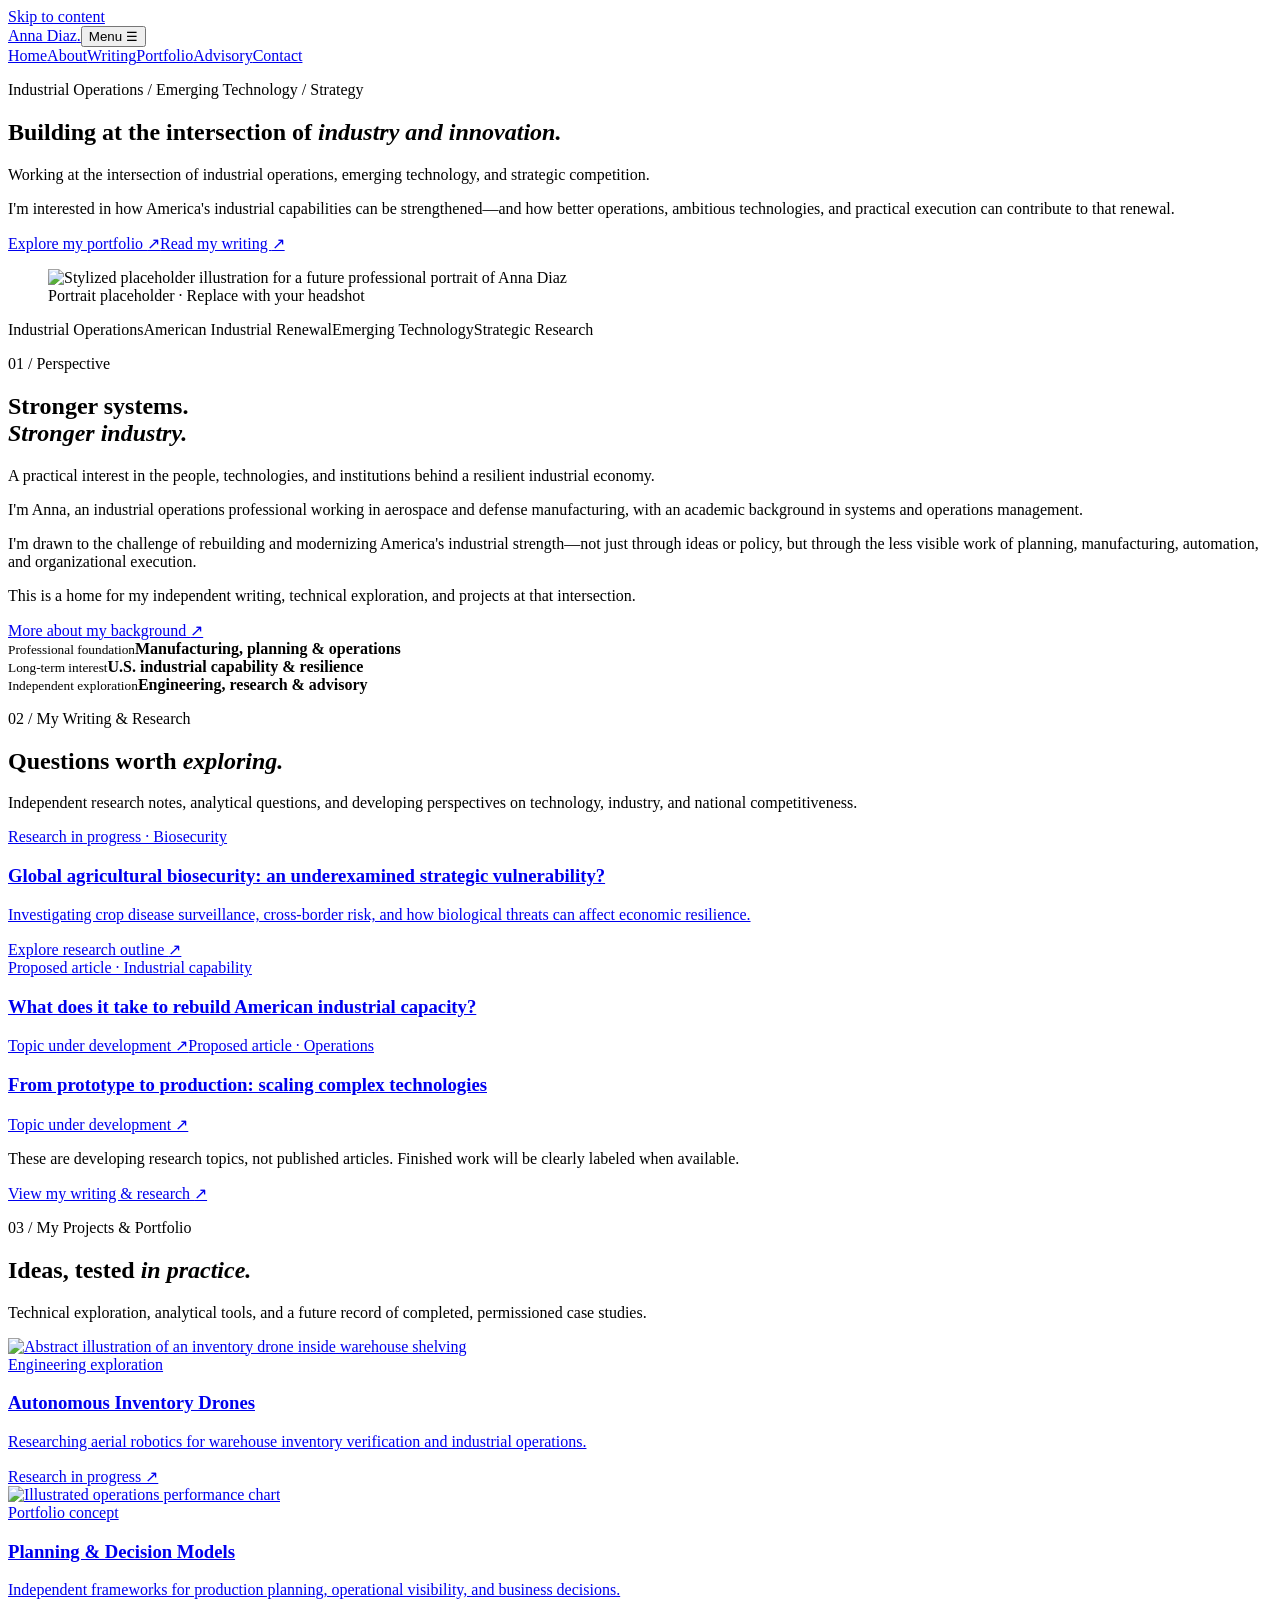
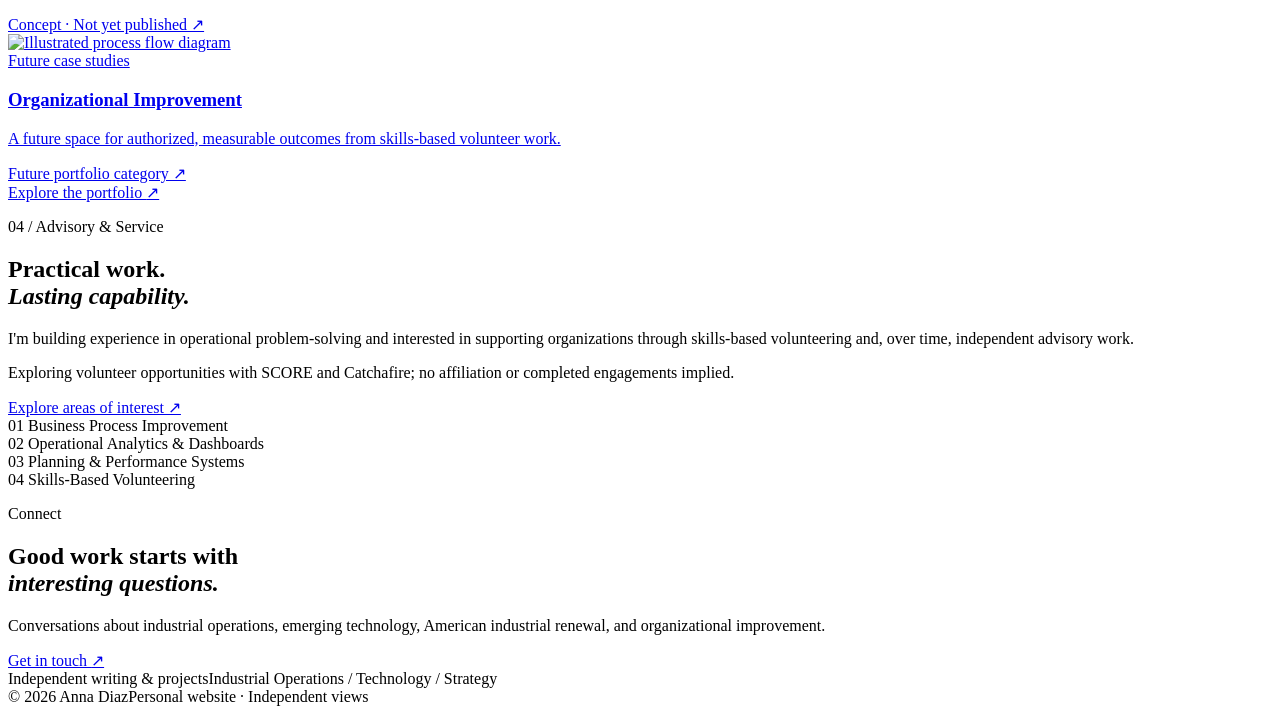
==== index.html @ 1a8fd3c5 "Initial website structure" ====
<!doctype html>
<html lang="en"><head><meta charset="UTF-8"><meta name="viewport" content="width=device-width,initial-scale=1"><meta name="theme-color" content="#f8f7f3"><meta name="description" content="Anna Diaz: industrial operations, emerging technology, strategic competition, and American industrial renewal."><title>Industrial Operations, Technology &amp; Strategy | Anna Diaz</title><link rel="stylesheet" href="assets/styles.css"><link rel="icon" type="image/svg+xml" href="assets/favicon.svg"></head>
<body><a class="skip-link" href="#main">Skip to content</a><header class="site-header"><div class="container header-inner"><a class="wordmark" href="index.html" aria-label="Anna Diaz homepage">Anna Diaz<span class="wordmark-dot">.</span></a><button class="menu-toggle" aria-expanded="false" aria-controls="primary-nav" type="button">Menu <span aria-hidden="true">☰</span></button><nav id="primary-nav" class="nav" aria-label="Main navigation"><a href="index.html" aria-current="page">Home</a><a href="about.html">About</a><a href="writing.html">Writing</a><a href="projects.html">Portfolio</a><a href="advisory.html">Advisory</a><a href="contact.html">Contact</a></nav></div></header>
<main id="main"><section class="hero container"><div class="hero-copy"><p class="eyebrow">Industrial Operations / Emerging Technology / Strategy</p><h1>Building at the intersection of <em>industry and innovation.</em></h1><p class="hero-lead">Working at the intersection of industrial operations, emerging technology, and strategic competition.</p><p class="hero-sub">I'm interested in how America's industrial capabilities can be strengthened—and how better operations, ambitious technologies, and practical execution can contribute to that renewal.</p><div class="button-row"><a class="button button-dark" href="projects.html">Explore my portfolio <span aria-hidden="true">↗</span></a><a class="button" href="writing.html">Read my writing <span aria-hidden="true">↗</span></a></div></div><figure class="portrait-frame"><img src="assets/portrait-placeholder.svg" alt="Stylized placeholder illustration for a future professional portrait of Anna Diaz" width="600" height="740"><figcaption>Portrait placeholder · Replace with your headshot</figcaption></figure></section>
<div class="theme-strip"><div class="container"><span>Industrial Operations</span><span>American Industrial Renewal</span><span>Emerging Technology</span><span>Strategic Research</span></div></div>
<section class="section container"><div class="section-heading"><div><p class="eyebrow">01 / Perspective</p><h2>Stronger systems.<br><em>Stronger industry.</em></h2></div><p class="section-aside">A practical interest in the people, technologies, and institutions behind a resilient industrial economy.</p></div><div class="two-col"><div class="body-copy"><p>I'm Anna, an industrial operations professional working in aerospace and defense manufacturing, with an academic background in systems and operations management.</p><p>I'm drawn to the challenge of rebuilding and modernizing America's industrial strength—not just through ideas or policy, but through the less visible work of planning, manufacturing, automation, and organizational execution.</p><p>This is a home for my independent writing, technical exploration, and projects at that intersection.</p><a class="text-link" href="about.html">More about my background <span aria-hidden="true">↗</span></a></div><div class="fact-list"><div><small>Professional foundation</small><strong>Manufacturing, planning &amp; operations</strong></div><div><small>Long-term interest</small><strong>U.S. industrial capability &amp; resilience</strong></div><div><small>Independent exploration</small><strong>Engineering, research &amp; advisory</strong></div></div></div></section>
<section class="section section-tinted"><div class="container"><div class="section-heading"><div><p class="eyebrow">02 / My Writing &amp; Research</p><h2>Questions worth <em>exploring.</em></h2></div><p class="section-aside">Independent research notes, analytical questions, and developing perspectives on technology, industry, and national competitiveness.</p></div><div class="writing-feature-grid"><a class="writing-feature" href="writing/agricultural-biosecurity.html"><span class="meta">Research in progress · Biosecurity</span><div><h3>Global agricultural biosecurity: an underexamined strategic vulnerability?</h3><p>Investigating crop disease surveillance, cross-border risk, and how biological threats can affect economic resilience.</p></div><span class="arrow-line">Explore research outline <span aria-hidden="true">↗</span></span></a><div class="writing-side"><a class="writing-preview" href="writing.html#industrial-capacity"><span class="meta">Proposed article · Industrial capability</span><h3>What does it take to rebuild American industrial capacity?</h3><span class="small-note">Topic under development ↗</span></a><a class="writing-preview" href="writing.html#prototype-production"><span class="meta">Proposed article · Operations</span><h3>From prototype to production: scaling complex technologies</h3><span class="small-note">Topic under development ↗</span></a></div></div><p class="disclosure">These are developing research topics, not published articles. Finished work will be clearly labeled when available.</p><a class="text-link" href="writing.html">View my writing &amp; research <span aria-hidden="true">↗</span></a></div></section>
<section class="section container"><div class="section-heading"><div><p class="eyebrow">03 / My Projects &amp; Portfolio</p><h2>Ideas, tested <em>in practice.</em></h2></div><p class="section-aside">Technical exploration, analytical tools, and a future record of completed, permissioned case studies.</p></div><div class="project-grid"><a href="projects/autonomous-inventory.html" class="project-card"><div class="project-image"><img src="assets/warehouse.svg" alt="Abstract illustration of an inventory drone inside warehouse shelving"></div><div class="project-content"><span class="meta">Engineering exploration</span><h3>Autonomous Inventory Drones</h3><p>Researching aerial robotics for warehouse inventory verification and industrial operations.</p><span class="card-foot">Research in progress ↗</span></div></a><a href="projects.html#planning" class="project-card"><div class="project-image olive"><img src="assets/analytics.svg" alt="Illustrated operations performance chart"></div><div class="project-content"><span class="meta">Portfolio concept</span><h3>Planning &amp; Decision Models</h3><p>Independent frameworks for production planning, operational visibility, and business decisions.</p><span class="card-foot">Concept · Not yet published ↗</span></div></a><a href="projects.html#service" class="project-card"><div class="project-image sand"><img src="assets/process.svg" alt="Illustrated process flow diagram"></div><div class="project-content"><span class="meta">Future case studies</span><h3>Organizational Improvement</h3><p>A future space for authorized, measurable outcomes from skills-based volunteer work.</p><span class="card-foot">Future portfolio category ↗</span></div></a></div><a class="text-link after-grid" href="projects.html">Explore the portfolio <span aria-hidden="true">↗</span></a></section>
<section class="advisory-band"><div class="container advisory-grid"><div><p class="eyebrow">04 / Advisory &amp; Service</p><h2>Practical work.<br><em>Lasting capability.</em></h2><p>I'm building experience in operational problem-solving and interested in supporting organizations through skills-based volunteering and, over time, independent advisory work.</p><p class="note">Exploring volunteer opportunities with SCORE and Catchafire; no affiliation or completed engagements implied.</p><a class="text-link" href="advisory.html">Explore areas of interest ↗</a></div><div class="service-list"><div><span>01</span> Business Process Improvement</div><div><span>02</span> Operational Analytics &amp; Dashboards</div><div><span>03</span> Planning &amp; Performance Systems</div><div><span>04</span> Skills-Based Volunteering</div></div></div></section></main>
<footer class="site-footer"><div class="container"><div class="footer-top"><div><p class="eyebrow">Connect</p><h2>Good work starts with<br><em>interesting questions.</em></h2><p>Conversations about industrial operations, emerging technology, American industrial renewal, and organizational improvement.</p><a class="button button-dark" href="contact.html">Get in touch <span aria-hidden="true">↗</span></a></div><div class="footer-side"><span>Independent writing &amp; projects</span><span>Industrial Operations / Technology / Strategy</span></div></div><div class="footer-bottom"><span>© <span id="year">2026</span> Anna Diaz</span><span>Personal website · Independent views</span></div></div></footer><script src="assets/script.js" defer></script></body></html>
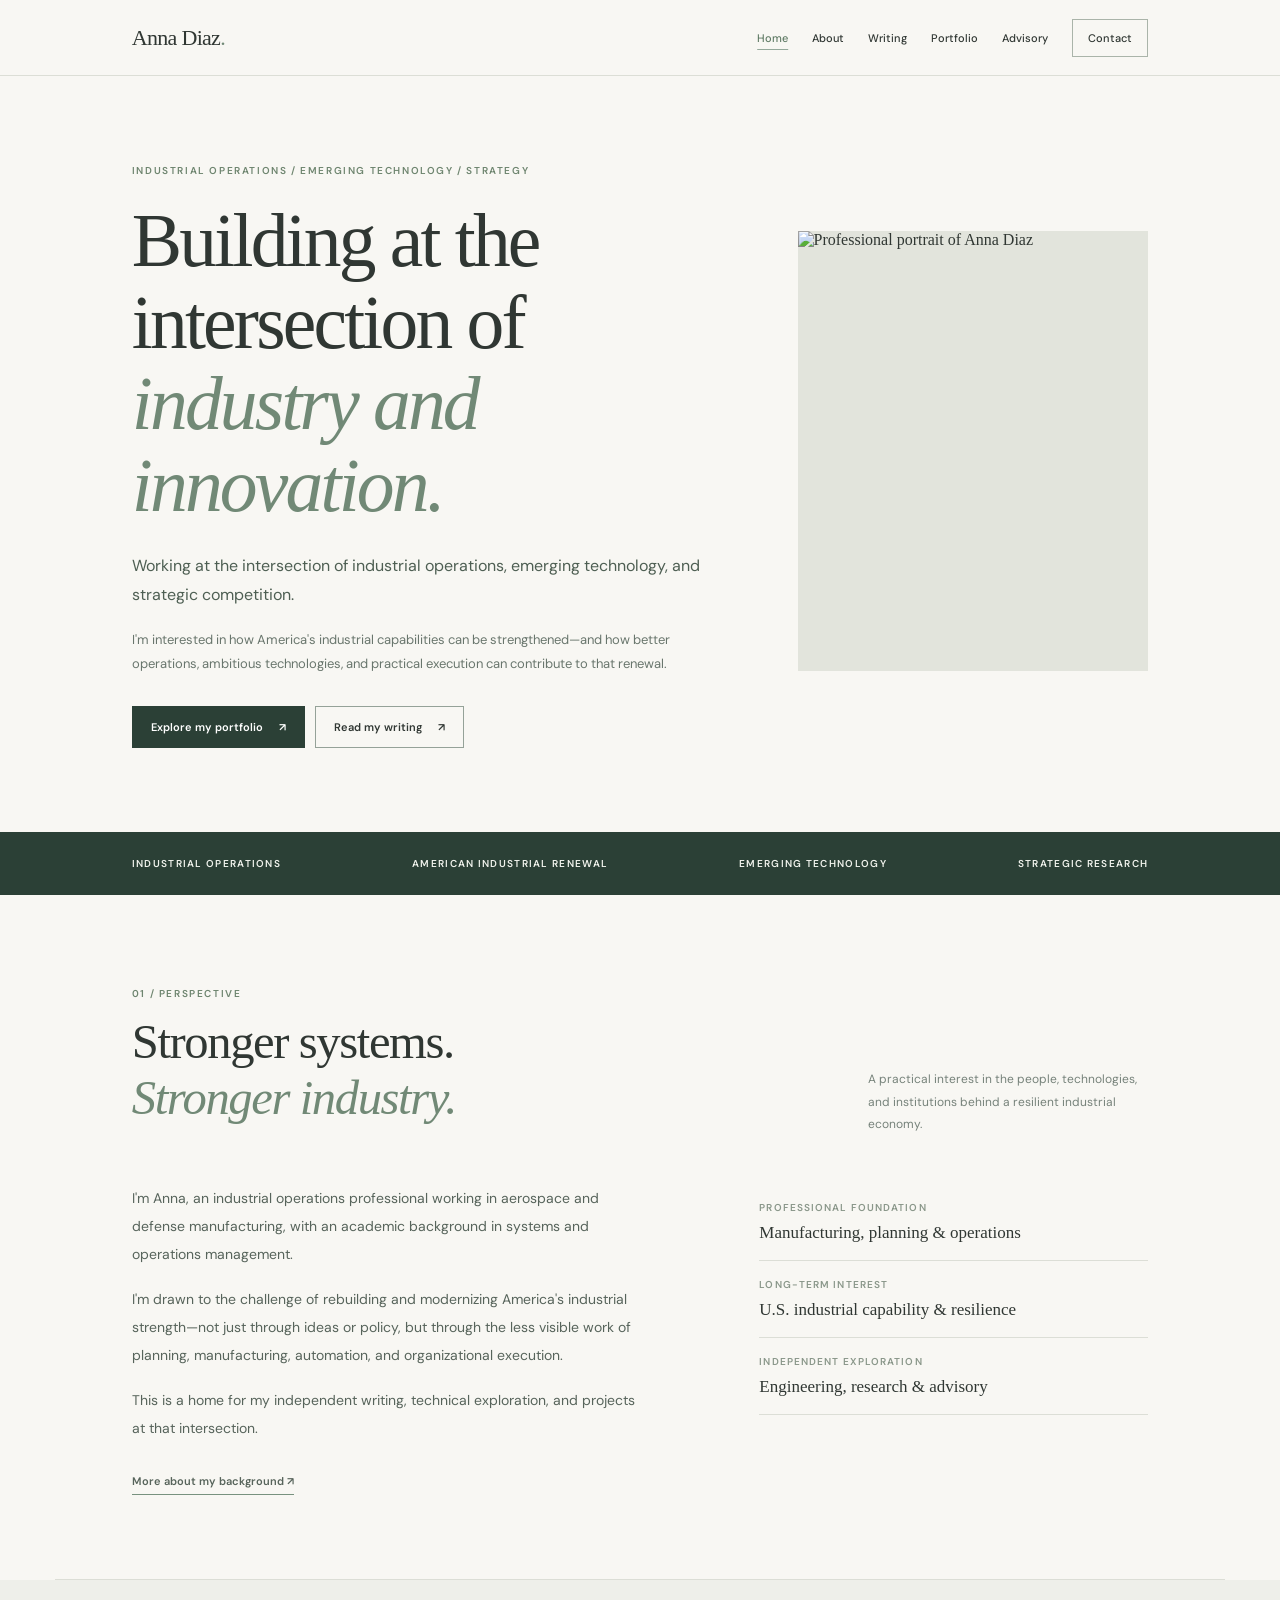
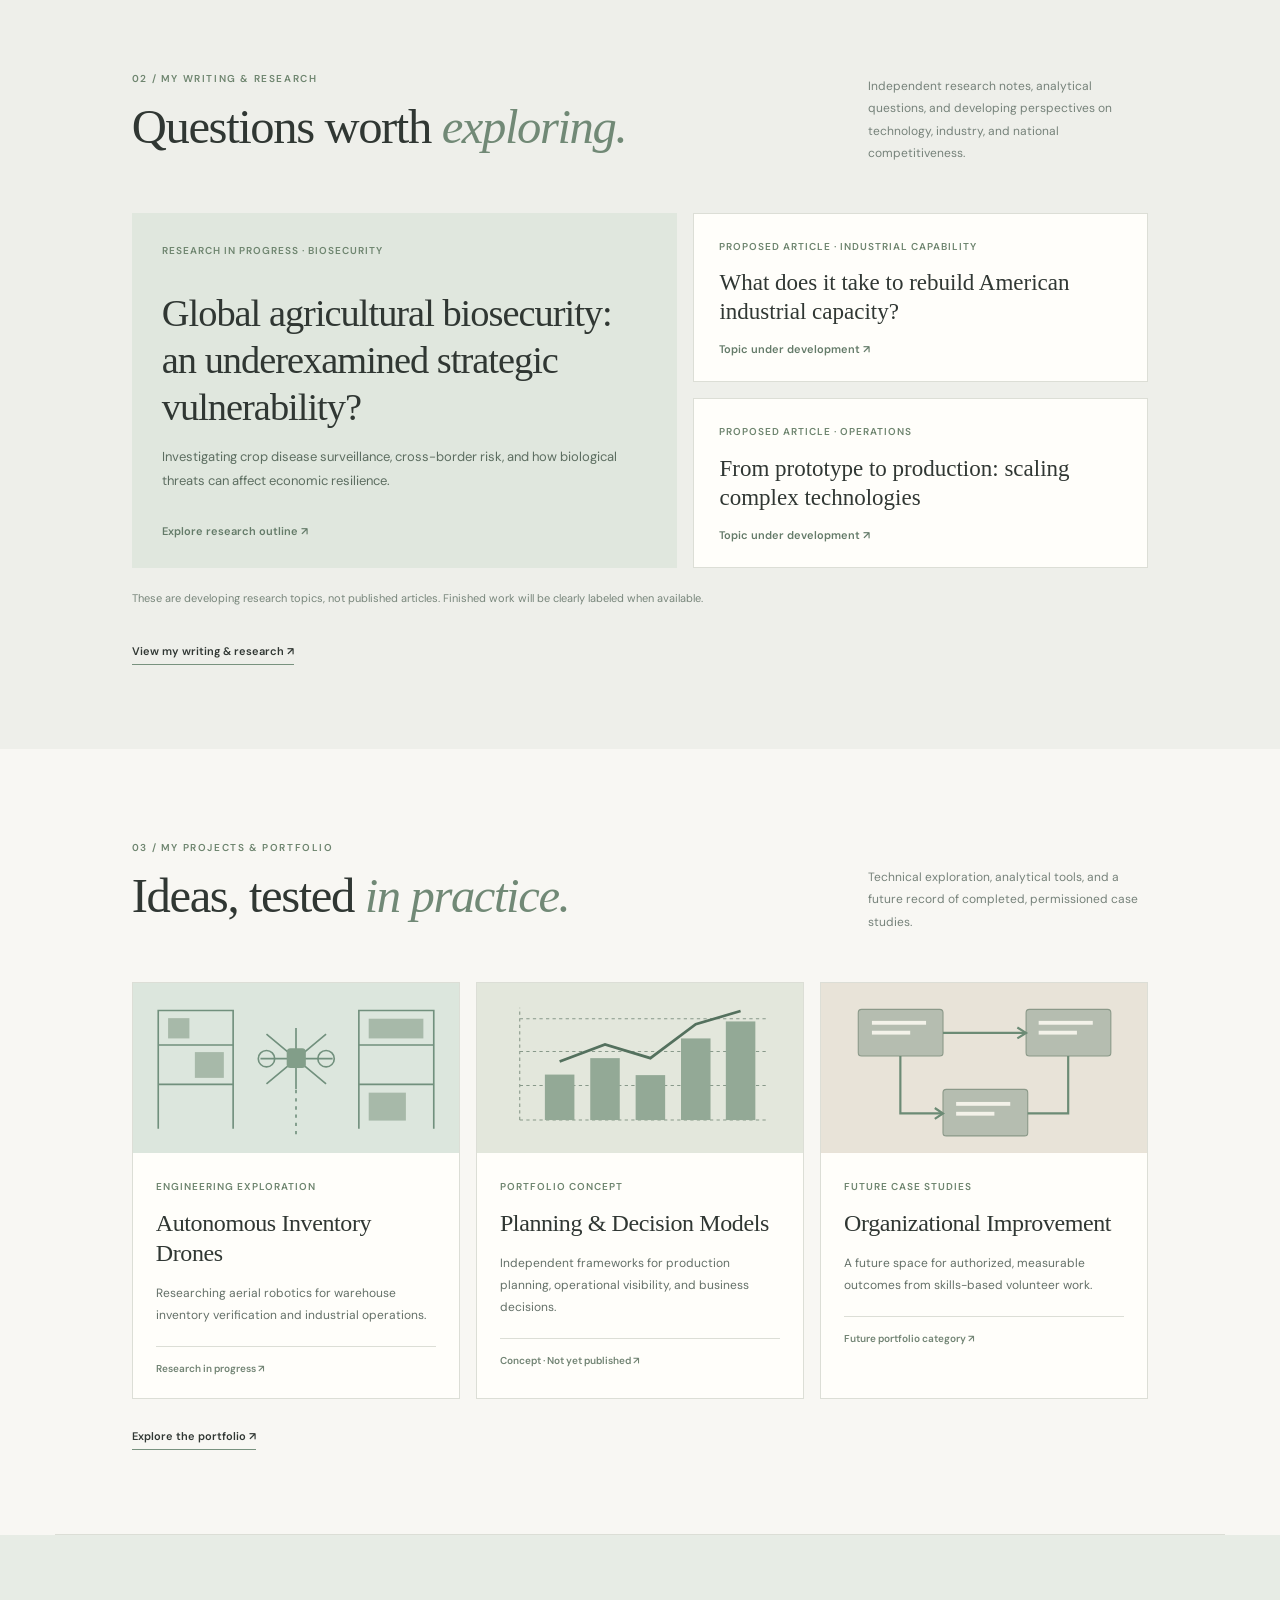
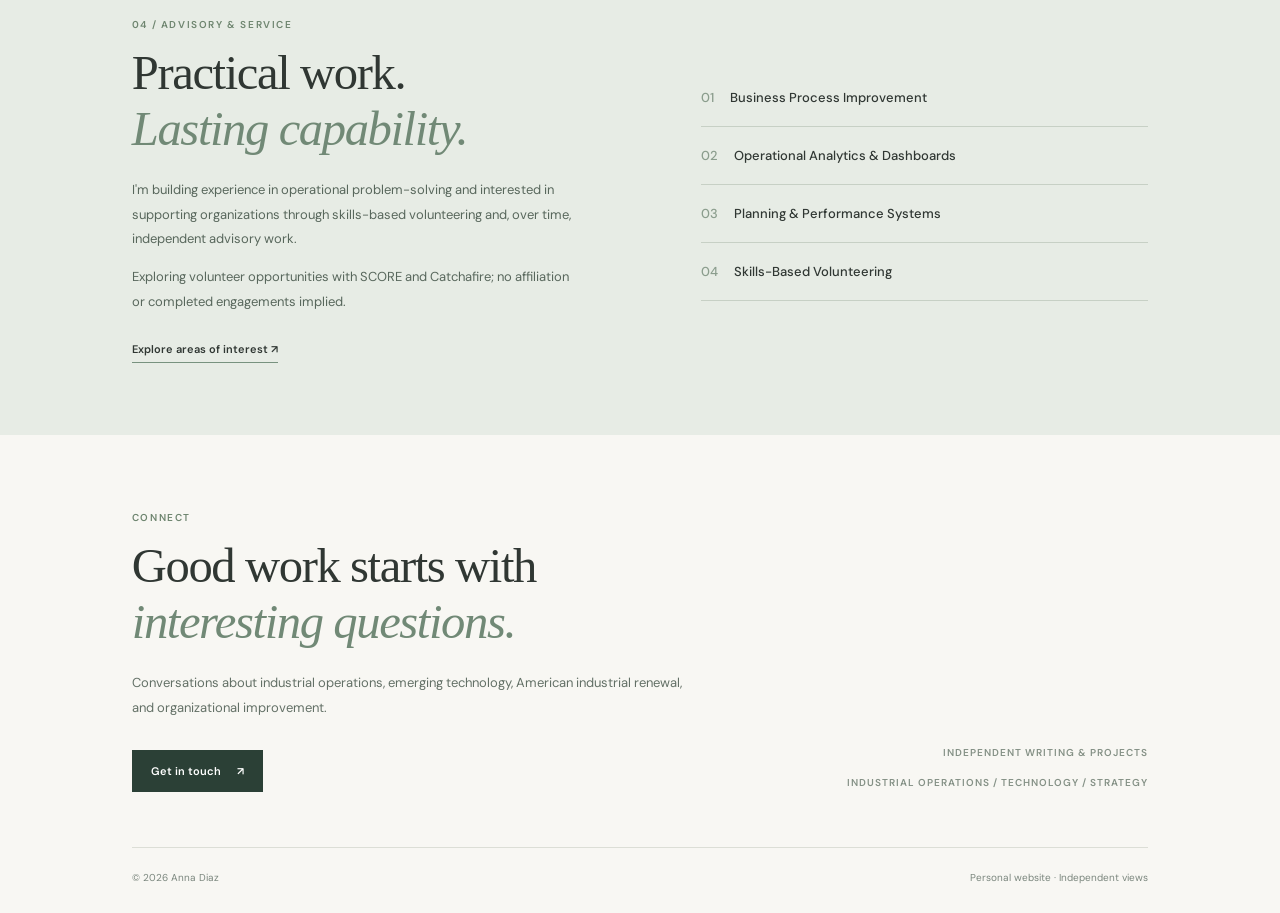
==== commit 0bfaf3ea: "updating portrait" ====
--- a/index.html
+++ b/index.html
@@ -1,10 +1,12 @@
 <!doctype html>
 <html lang="en"><head><meta charset="UTF-8"><meta name="viewport" content="width=device-width,initial-scale=1"><meta name="theme-color" content="#f8f7f3"><meta name="description" content="Anna Diaz: industrial operations, emerging technology, strategic competition, and American industrial renewal."><title>Industrial Operations, Technology &amp; Strategy | Anna Diaz</title><link rel="stylesheet" href="assets/styles.css"><link rel="icon" type="image/svg+xml" href="assets/favicon.svg"></head>
 <body><a class="skip-link" href="#main">Skip to content</a><header class="site-header"><div class="container header-inner"><a class="wordmark" href="index.html" aria-label="Anna Diaz homepage">Anna Diaz<span class="wordmark-dot">.</span></a><button class="menu-toggle" aria-expanded="false" aria-controls="primary-nav" type="button">Menu <span aria-hidden="true">☰</span></button><nav id="primary-nav" class="nav" aria-label="Main navigation"><a href="index.html" aria-current="page">Home</a><a href="about.html">About</a><a href="writing.html">Writing</a><a href="projects.html">Portfolio</a><a href="advisory.html">Advisory</a><a href="contact.html">Contact</a></nav></div></header>
-<main id="main"><section class="hero container"><div class="hero-copy"><p class="eyebrow">Industrial Operations / Emerging Technology / Strategy</p><h1>Building at the intersection of <em>industry and innovation.</em></h1><p class="hero-lead">Working at the intersection of industrial operations, emerging technology, and strategic competition.</p><p class="hero-sub">I'm interested in how America's industrial capabilities can be strengthened—and how better operations, ambitious technologies, and practical execution can contribute to that renewal.</p><div class="button-row"><a class="button button-dark" href="projects.html">Explore my portfolio <span aria-hidden="true">↗</span></a><a class="button" href="writing.html">Read my writing <span aria-hidden="true">↗</span></a></div></div><figure class="portrait-frame"><img src="assets/portrait-placeholder.svg" alt="Stylized placeholder illustration for a future professional portrait of Anna Diaz" width="600" height="740"><figcaption>Portrait placeholder · Replace with your headshot</figcaption></figure></section>
+<main id="main"><section class="hero container"><div class="hero-copy"><p class="eyebrow">Industrial Operations / Emerging Technology / Strategy</p><h1>Building at the intersection of <em>industry and innovation.</em></h1><p class="hero-lead">Working at the intersection of industrial operations, emerging technology, and strategic competition.</p><p class="hero-sub">I'm interested in how America's industrial capabilities can be strengthened—and how better operations, ambitious technologies, and practical execution can contribute to that renewal.</p><div class="button-row"><a class="button button-dark" href="projects.html">Explore my portfolio <span aria-hidden="true">↗</span></a><a class="button" href="writing.html">Read my writing <span aria-hidden="true">↗</span></a></div></div><figure class="portrait-frame">
+<img src="assets/anna-diaz-portrait.jpg" alt="Professional portrait of Anna Diaz" width="600" height="740">
+</section>
 <div class="theme-strip"><div class="container"><span>Industrial Operations</span><span>American Industrial Renewal</span><span>Emerging Technology</span><span>Strategic Research</span></div></div>
 <section class="section container"><div class="section-heading"><div><p class="eyebrow">01 / Perspective</p><h2>Stronger systems.<br><em>Stronger industry.</em></h2></div><p class="section-aside">A practical interest in the people, technologies, and institutions behind a resilient industrial economy.</p></div><div class="two-col"><div class="body-copy"><p>I'm Anna, an industrial operations professional working in aerospace and defense manufacturing, with an academic background in systems and operations management.</p><p>I'm drawn to the challenge of rebuilding and modernizing America's industrial strength—not just through ideas or policy, but through the less visible work of planning, manufacturing, automation, and organizational execution.</p><p>This is a home for my independent writing, technical exploration, and projects at that intersection.</p><a class="text-link" href="about.html">More about my background <span aria-hidden="true">↗</span></a></div><div class="fact-list"><div><small>Professional foundation</small><strong>Manufacturing, planning &amp; operations</strong></div><div><small>Long-term interest</small><strong>U.S. industrial capability &amp; resilience</strong></div><div><small>Independent exploration</small><strong>Engineering, research &amp; advisory</strong></div></div></div></section>
 <section class="section section-tinted"><div class="container"><div class="section-heading"><div><p class="eyebrow">02 / My Writing &amp; Research</p><h2>Questions worth <em>exploring.</em></h2></div><p class="section-aside">Independent research notes, analytical questions, and developing perspectives on technology, industry, and national competitiveness.</p></div><div class="writing-feature-grid"><a class="writing-feature" href="writing/agricultural-biosecurity.html"><span class="meta">Research in progress · Biosecurity</span><div><h3>Global agricultural biosecurity: an underexamined strategic vulnerability?</h3><p>Investigating crop disease surveillance, cross-border risk, and how biological threats can affect economic resilience.</p></div><span class="arrow-line">Explore research outline <span aria-hidden="true">↗</span></span></a><div class="writing-side"><a class="writing-preview" href="writing.html#industrial-capacity"><span class="meta">Proposed article · Industrial capability</span><h3>What does it take to rebuild American industrial capacity?</h3><span class="small-note">Topic under development ↗</span></a><a class="writing-preview" href="writing.html#prototype-production"><span class="meta">Proposed article · Operations</span><h3>From prototype to production: scaling complex technologies</h3><span class="small-note">Topic under development ↗</span></a></div></div><p class="disclosure">These are developing research topics, not published articles. Finished work will be clearly labeled when available.</p><a class="text-link" href="writing.html">View my writing &amp; research <span aria-hidden="true">↗</span></a></div></section>
 <section class="section container"><div class="section-heading"><div><p class="eyebrow">03 / My Projects &amp; Portfolio</p><h2>Ideas, tested <em>in practice.</em></h2></div><p class="section-aside">Technical exploration, analytical tools, and a future record of completed, permissioned case studies.</p></div><div class="project-grid"><a href="projects/autonomous-inventory.html" class="project-card"><div class="project-image"><img src="assets/warehouse.svg" alt="Abstract illustration of an inventory drone inside warehouse shelving"></div><div class="project-content"><span class="meta">Engineering exploration</span><h3>Autonomous Inventory Drones</h3><p>Researching aerial robotics for warehouse inventory verification and industrial operations.</p><span class="card-foot">Research in progress ↗</span></div></a><a href="projects.html#planning" class="project-card"><div class="project-image olive"><img src="assets/analytics.svg" alt="Illustrated operations performance chart"></div><div class="project-content"><span class="meta">Portfolio concept</span><h3>Planning &amp; Decision Models</h3><p>Independent frameworks for production planning, operational visibility, and business decisions.</p><span class="card-foot">Concept · Not yet published ↗</span></div></a><a href="projects.html#service" class="project-card"><div class="project-image sand"><img src="assets/process.svg" alt="Illustrated process flow diagram"></div><div class="project-content"><span class="meta">Future case studies</span><h3>Organizational Improvement</h3><p>A future space for authorized, measurable outcomes from skills-based volunteer work.</p><span class="card-foot">Future portfolio category ↗</span></div></a></div><a class="text-link after-grid" href="projects.html">Explore the portfolio <span aria-hidden="true">↗</span></a></section>
 <section class="advisory-band"><div class="container advisory-grid"><div><p class="eyebrow">04 / Advisory &amp; Service</p><h2>Practical work.<br><em>Lasting capability.</em></h2><p>I'm building experience in operational problem-solving and interested in supporting organizations through skills-based volunteering and, over time, independent advisory work.</p><p class="note">Exploring volunteer opportunities with SCORE and Catchafire; no affiliation or completed engagements implied.</p><a class="text-link" href="advisory.html">Explore areas of interest ↗</a></div><div class="service-list"><div><span>01</span> Business Process Improvement</div><div><span>02</span> Operational Analytics &amp; Dashboards</div><div><span>03</span> Planning &amp; Performance Systems</div><div><span>04</span> Skills-Based Volunteering</div></div></div></section></main>
-<footer class="site-footer"><div class="container"><div class="footer-top"><div><p class="eyebrow">Connect</p><h2>Good work starts with<br><em>interesting questions.</em></h2><p>Conversations about industrial operations, emerging technology, American industrial renewal, and organizational improvement.</p><a class="button button-dark" href="contact.html">Get in touch <span aria-hidden="true">↗</span></a></div><div class="footer-side"><span>Independent writing &amp; projects</span><span>Industrial Operations / Technology / Strategy</span></div></div><div class="footer-bottom"><span>© <span id="year">2026</span> Anna Diaz</span><span>Personal website · Independent views</span></div></div></footer><script src="assets/script.js" defer></script></body></html>+<footer class="site-footer"><div class="container"><div class="footer-top"><div><p class="eyebrow">Connect</p><h2>Good work starts with<br><em>interesting questions.</em></h2><p>Conversations about industrial operations, emerging technology, American industrial renewal, and organizational improvement.</p><a class="button button-dark" href="contact.html">Get in touch <span aria-hidden="true">↗</span></a></div><div class="footer-side"><span>Independent writing &amp; projects</span><span>Industrial Operations / Technology / Strategy</span></div></div><div class="footer-bottom"><span>© <span id="year">2026</span> Anna Diaz</span><span>Personal website · Independent views</span></div></div></footer><script src="assets/script.js" defer></script></body></html>
--- a/assets/styles.css
+++ b/assets/styles.css
@@ -0,0 +1,5 @@
+@import url('https://fonts.googleapis.com/css2?family=DM+Sans:wght@400;500;600;700&family=Libre+Caslon+Display&display=swap');
+:root{--paper:#f8f7f3;--ink:#303733;--muted:#66726b;--line:#dcded6;--dark:#2b4036;--accent:#718976;--tint:#e9eee7;--white:#fffefa}*{box-sizing:border-box}html{scroll-behavior:smooth}body{margin:0;background:var(--paper);color:var(--ink);font-family:Georgia,'Times New Roman',serif}img{max-width:100%;display:block}a{color:inherit;text-decoration:none}a:focus-visible,button:focus-visible{outline:3px solid #789e85;outline-offset:4px}.container{max-width:1170px;margin:0 auto;padding-left:6%;padding-right:6%}.skip-link{position:absolute;top:-60px;left:10px;background:white;padding:12px;z-index:20}.skip-link:focus{top:10px}.site-header{border-bottom:1px solid var(--line);position:relative;z-index:5}.header-inner{display:flex;align-items:center;justify-content:space-between;min-height:75px;gap:16px}.wordmark{font-size:22px;letter-spacing:-.7px;color:var(--ink);white-space:nowrap}.wordmark-dot{color:var(--accent)}.nav{display:flex;align-items:center;gap:24px;font:500 11px 'DM Sans',Arial,sans-serif;color:var(--ink)}.nav a:hover,.nav a[aria-current=page]{color:#617c66}.nav a[aria-current=page]{text-decoration:underline;text-decoration-color:#94a89a;text-underline-offset:7px}.nav a:last-child{border:1px solid #aab4a9;padding:11px 15px}.menu-toggle{display:none;background:transparent;border:1px solid var(--line);padding:9px 12px;color:var(--ink);font:600 12px 'DM Sans',Arial,sans-serif}.eyebrow,.meta{font:600 10px/1.5 'DM Sans',Arial,sans-serif;letter-spacing:1.6px;text-transform:uppercase;color:#6e856f}.meta{letter-spacing:1px}.hero{padding-top:77px;padding-bottom:84px;display:grid;grid-template-columns:1.25fr .75fr;align-items:center;gap:8%}.hero h1,.page-intro h1{font-size:clamp(43px,5.9vw,76px);font-weight:400;line-height:1.08;letter-spacing:-2.8px;margin:22px 0 26px}.hero h1 em,.page-intro h1 em,h2 em{color:var(--accent);font-weight:400}.hero-lead,.page-lead{font:400 16px/1.8 'DM Sans',Arial,sans-serif;color:#4e5f53;max-width:600px}.hero-sub{font:400 13px/1.9 'DM Sans',Arial,sans-serif;max-width:560px;color:#69766d;margin:18px 0}.button-row{display:flex;gap:10px;flex-wrap:wrap;margin-top:29px}.button{display:inline-flex;gap:16px;align-items:center;justify-content:space-between;padding:13px 18px;border:1px solid #95a298;font:600 11px 'DM Sans',Arial,sans-serif;transition:transform .15s,background .15s}.button:hover{transform:translateY(-2px)}.button-dark{background:var(--dark);color:white;border-color:var(--dark)}.portrait-frame{margin:0;position:relative;background:#e2e4dc;min-height:420px;overflow:hidden;display:flex;flex-direction:column;justify-content:flex-end}.portrait-frame img{width:100%;height:440px;object-fit:cover}.portrait-frame figcaption{position:absolute;bottom:0;left:0;right:0;background:#faf9f1e8;padding:14px 16px;font:500 10px 'DM Sans',Arial,sans-serif;color:#586b5c}.theme-strip{background:var(--dark);color:#f0f2ec;padding:25px 0}.theme-strip .container{display:flex;gap:15px;justify-content:space-between;flex-wrap:wrap;font:600 10px 'DM Sans',Arial,sans-serif;letter-spacing:1.3px;text-transform:uppercase}.section{padding-top:81px;padding-bottom:84px;border-bottom:1px solid var(--line);scroll-margin-top:10px}.section-tinted{background:#eeefea;border:0}.section-heading{display:flex;gap:30px;justify-content:space-between;align-items:end;margin-bottom:37px}.section h2,.advisory-band h2,.footer-top h2,.article-body h2{font-size:clamp(32px,3.8vw,49px);font-weight:400;letter-spacing:-1.4px;line-height:1.15;margin:14px 0 20px}.section-aside{max-width:280px;font:400 12px/1.85 'DM Sans',Arial,sans-serif;color:#76827a}.two-col{display:grid;grid-template-columns:1.3fr 1fr;gap:12%}.body-copy{font:400 14px/2 'DM Sans',Arial,sans-serif;color:#57645b}.body-copy p{margin:0 0 17px}.text-link{display:inline-block;margin-top:15px;border-bottom:1px solid #78927f;padding-bottom:6px;font:600 11px 'DM Sans',Arial,sans-serif}.text-link:hover{color:#5e8166}.fact-list>div{border-bottom:1px solid var(--line);padding:17px 0}.fact-list small{display:block;color:#8a978a;font:600 10px 'DM Sans',Arial,sans-serif;text-transform:uppercase;letter-spacing:1.1px;margin-bottom:9px}.fact-list strong{font:400 17px Georgia,serif}.writing-feature-grid{display:grid;grid-template-columns:1.2fr 1fr;gap:16px}.writing-feature{background:#e0e7de;min-height:355px;padding:30px;display:flex;flex-direction:column;justify-content:space-between}.writing-feature h3{font-size:clamp(25px,3vw,39px);font-weight:400;letter-spacing:-1px;line-height:1.22;margin:14px 0}.writing-feature p,.writing-preview p{font:400 13px/1.85 'DM Sans',Arial,sans-serif;color:#5c6d60}.arrow-line,.small-note{font:600 11px 'DM Sans',Arial,sans-serif;color:#647b69}.writing-side{display:grid;gap:16px}.writing-preview{background:var(--white);border:1px solid var(--line);padding:25px;display:flex;flex-direction:column;justify-content:space-between}.writing-preview h3{font-size:23px;font-weight:400;line-height:1.25;margin:13px 0}.disclosure,.note{font:400 11px/1.9 'DM Sans',Arial,sans-serif;color:#78867b}.disclosure{margin:20px 0}.project-grid{display:grid;grid-template-columns:repeat(3,minmax(0,1fr));gap:16px}.project-card{background:var(--white);border:1px solid var(--line);transition:transform .2s}.project-card:hover,.writing-preview:hover,.writing-feature:hover{transform:translateY(-3px)}.project-image{height:170px;background:#dde7df;overflow:hidden}.project-image.olive{background:#e3e6dc}.project-image.sand{background:#e8e3d8}.project-image img{height:100%;width:100%;object-fit:cover}.project-content{padding:23px}.project-content h3,.topic-list h3{font-size:24px;line-height:1.25;letter-spacing:-.4px;font-weight:400;margin:14px 0}.project-content p,.topic-list p{font:400 12px/1.85 'DM Sans',Arial,sans-serif;color:#647068}.card-foot{display:block;border-top:1px solid var(--line);margin-top:20px;padding-top:15px;font:600 10px 'DM Sans',Arial,sans-serif;color:#728474}.after-grid{margin-top:30px}.advisory-band{background:#e7ece5;padding:72px 0}.advisory-grid{display:grid;grid-template-columns:1fr 1fr;gap:12%;align-items:center}.advisory-band p:not(.eyebrow){font:400 13px/1.9 'DM Sans',Arial,sans-serif;color:#58675c}.service-list>div{border-bottom:1px solid #c7d0c5;padding:20px 0;font:500 13px 'DM Sans',Arial,sans-serif;display:flex;gap:16px}.service-list span{color:#8b9d8d}.site-footer{padding:65px 0 29px}.footer-top{display:flex;justify-content:space-between;gap:60px}.footer-top p:not(.eyebrow){max-width:550px;font:400 13px/1.9 'DM Sans',Arial,sans-serif;color:#637066}.footer-top .button{margin-top:16px}.footer-side{display:flex;flex-direction:column;gap:12px;align-self:end;font:600 10px/1.8 'DM Sans',Arial,sans-serif;color:#859186;text-align:right;text-transform:uppercase;letter-spacing:1px}.footer-bottom{border-top:1px solid var(--line);margin-top:55px;padding-top:23px;display:flex;justify-content:space-between;gap:15px;font:400 10px 'DM Sans',Arial,sans-serif;color:#7a867d}.page-intro{padding-top:85px;padding-bottom:65px}.page-intro h1{max-width:900px}.page-intro .page-lead{max-width:780px}.page-intro .disclosure{max-width:780px}.back-link{display:block;margin-bottom:26px;color:#647b69;font:600 12px 'DM Sans',Arial,sans-serif}.aside-panel{background:#e8ede6;padding:30px;height:fit-content}.clean-list{list-style:none;padding:0;margin:17px 0 0;font:400 13px/1.75 'DM Sans',Arial,sans-serif}.clean-list li{padding:13px 0;border-bottom:1px solid #c8d3c7}.three-values{display:grid;grid-template-columns:repeat(3,1fr);gap:30px;margin-top:30px}.three-values span{font:600 11px 'DM Sans',Arial,sans-serif;color:#7c9780}.three-values h3{font-size:24px;font-weight:400}.three-values p{font:400 12px/1.85 'DM Sans',Arial,sans-serif;color:#67746b}.long-card{border:1px solid var(--line);display:grid;grid-template-columns:1.35fr 1fr;background:var(--white);min-height:270px}.long-card>div:first-child{padding:35px}.long-card h2{font-size:clamp(28px,3.4vw,39px);margin:12px 0}.long-card p{font:400 13px/1.8 'DM Sans',Arial,sans-serif;color:#67736a}.long-card-art{background:#dfe8df;overflow:hidden}.long-card-art img{width:100%;height:100%;object-fit:cover}.topic-list{display:grid;grid-template-columns:repeat(2,1fr);gap:22px}.topic-list article{border:1px solid var(--line);background:var(--white);padding:28px;scroll-margin-top:25px}.article-body{max-width:780px;font:400 15px/2 'DM Sans',Arial,sans-serif;color:#556359}.article-body h2{margin-top:43px;font-size:33px;color:var(--ink)}.article-body ul{padding-left:23px}.article-body li{margin-bottom:12px}.project-hero-art{background:#dfe8df;max-height:310px;overflow:hidden;margin-bottom:35px}.project-hero-art img{height:310px;object-fit:contain;width:100%}.contact-placeholders>div{padding:15px 0;border-bottom:1px solid #c8d3c7;display:flex;justify-content:space-between;gap:12px;font:400 12px 'DM Sans',Arial,sans-serif}.contact-placeholders span{color:#768579}
+@media(max-width:850px){.nav{gap:12px}.hero{gap:5%}.hero h1{font-size:clamp(42px,5.8vw,62px)}.portrait-frame{min-height:350px}.portrait-frame img{height:370px}.theme-strip .container{justify-content:flex-start;column-gap:30px}.project-grid{gap:10px}.project-content{padding:17px}}
+@media(max-width:680px){.container{padding-left:6%;padding-right:6%}.header-inner{min-height:69px;flex-wrap:wrap;padding-top:13px;padding-bottom:13px}.menu-toggle{display:block;margin-left:auto}.nav{display:none;width:100%;flex-direction:column;align-items:stretch;gap:0;padding-bottom:10px}.nav.is-open{display:flex}.nav a{padding:13px 5px;border-bottom:1px solid var(--line)}.nav a:last-child{border:0;padding:13px 5px}.hero{grid-template-columns:1fr;gap:37px;padding-top:58px;padding-bottom:57px}.hero h1,.page-intro h1{letter-spacing:-1.7px}.portrait-frame{max-width:410px;min-height:330px}.portrait-frame img{height:400px}.section{padding-top:59px;padding-bottom:61px}.section-heading{display:block}.section-aside{max-width:600px}.two-col,.writing-feature-grid,.project-grid,.advisory-grid,.three-values,.long-card,.topic-list{grid-template-columns:1fr}.writing-feature{min-height:300px}.writing-side{gap:12px}.project-image{height:180px}.advisory-band{padding:57px 0}.footer-top{display:block}.footer-side{margin-top:35px;text-align:left}.page-intro{padding-top:60px;padding-bottom:40px}.long-card-art{max-height:215px}.long-card-art img{height:215px}.footer-bottom{flex-wrap:wrap}}
+@media(prefers-reduced-motion:reduce){html{scroll-behavior:auto}*,*:before,*:after{transition:none!important;animation:none!important}}
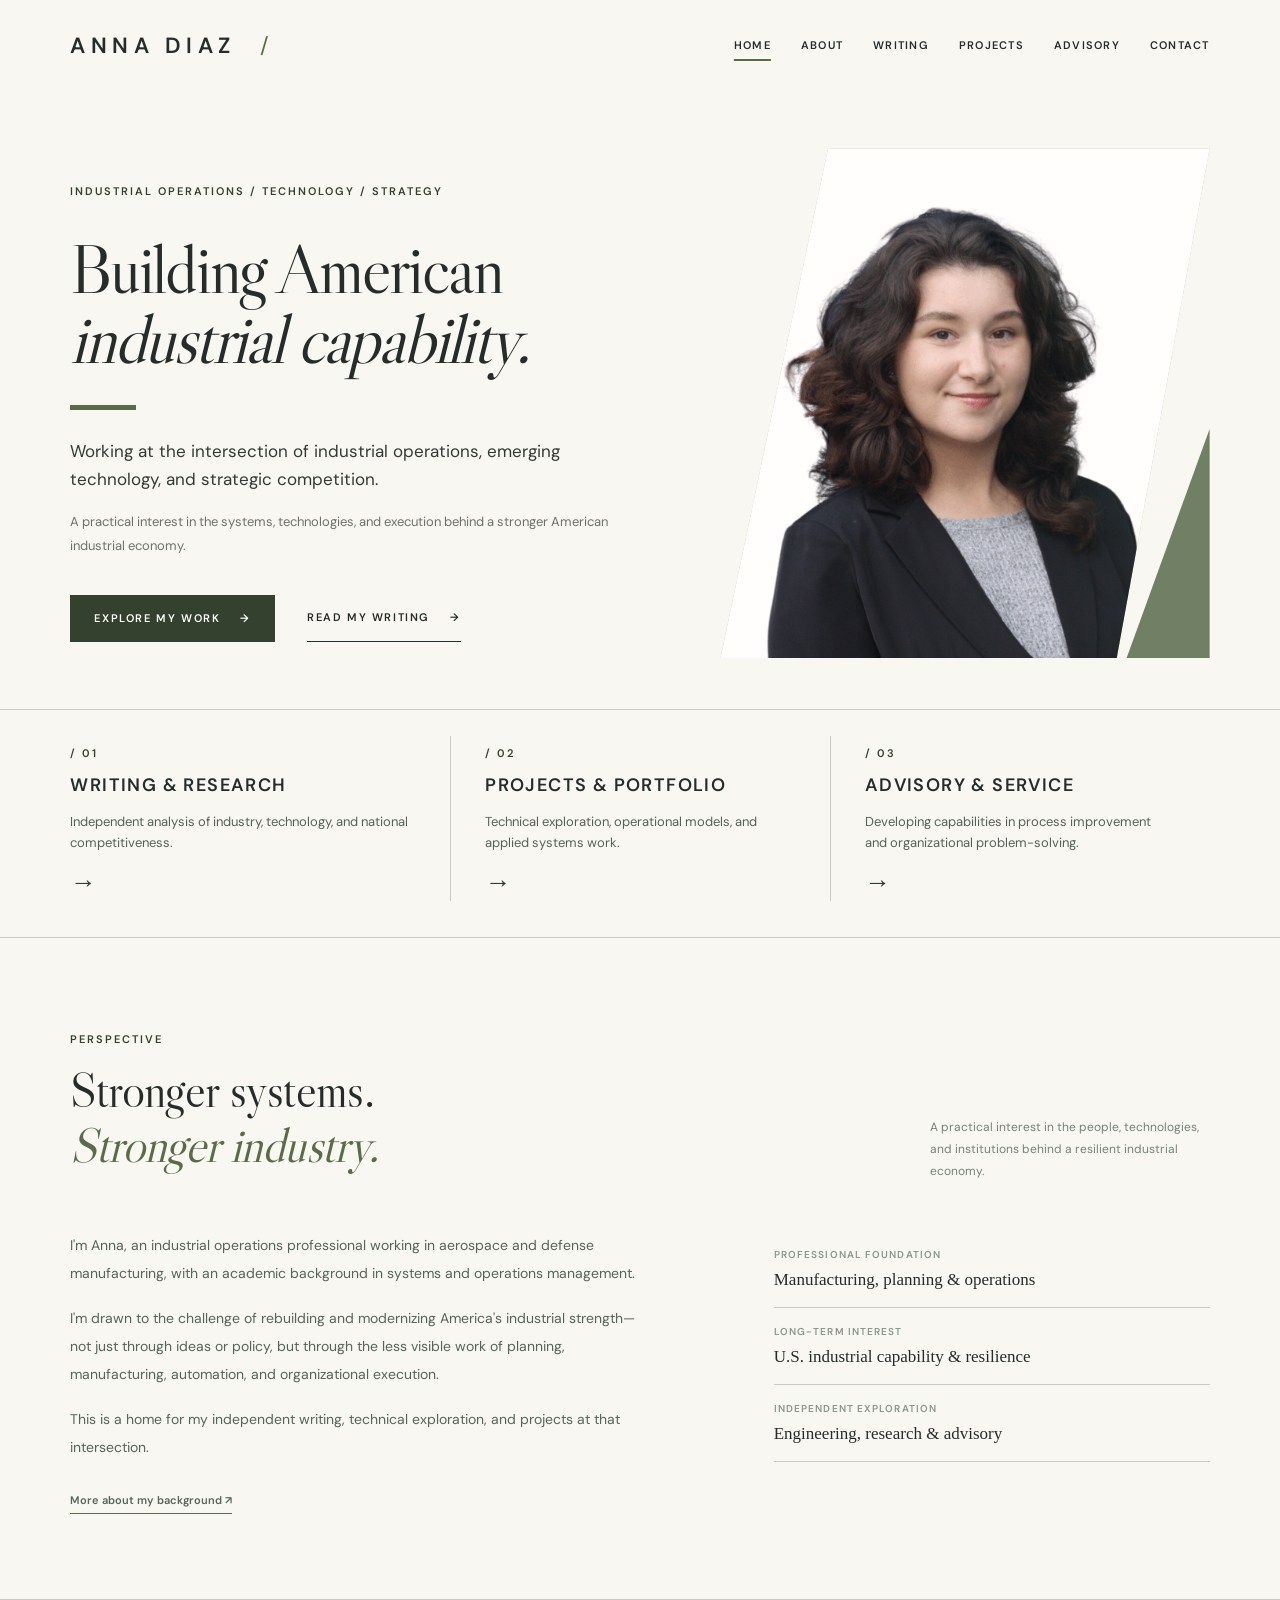
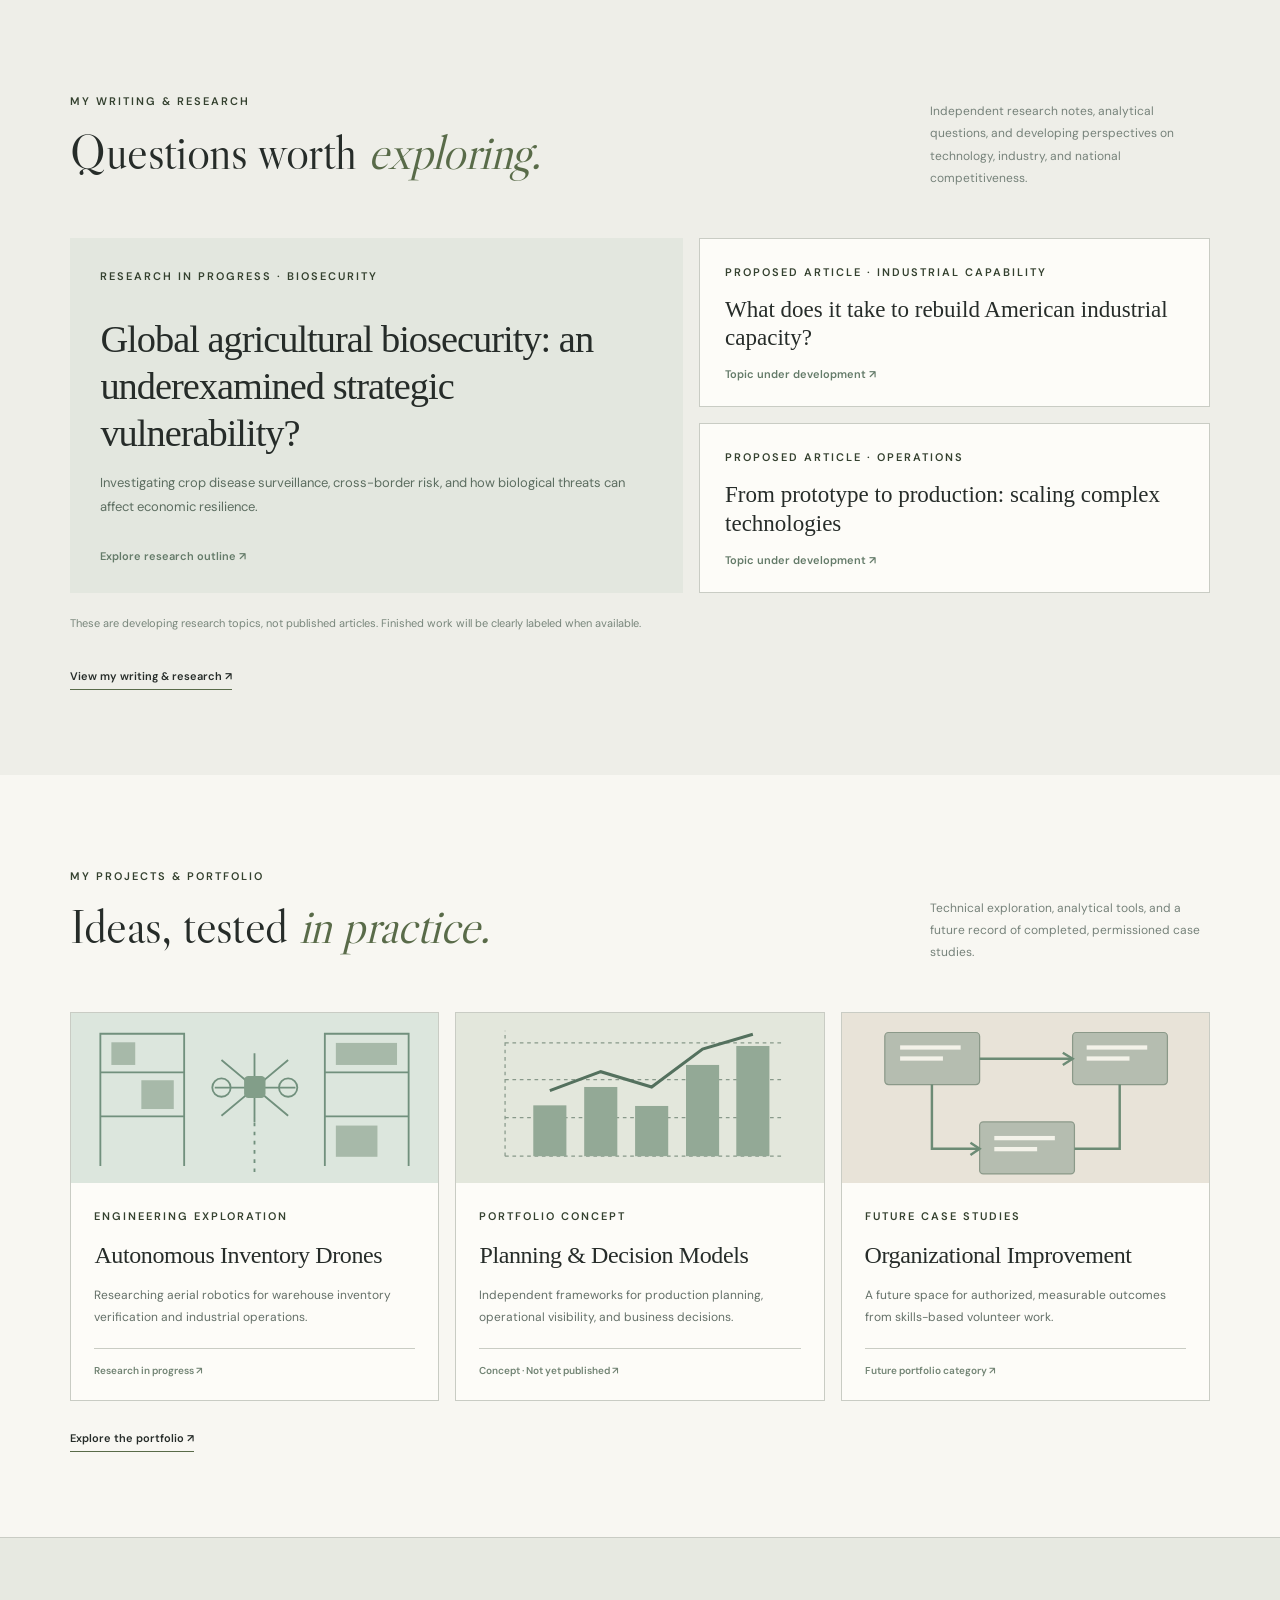
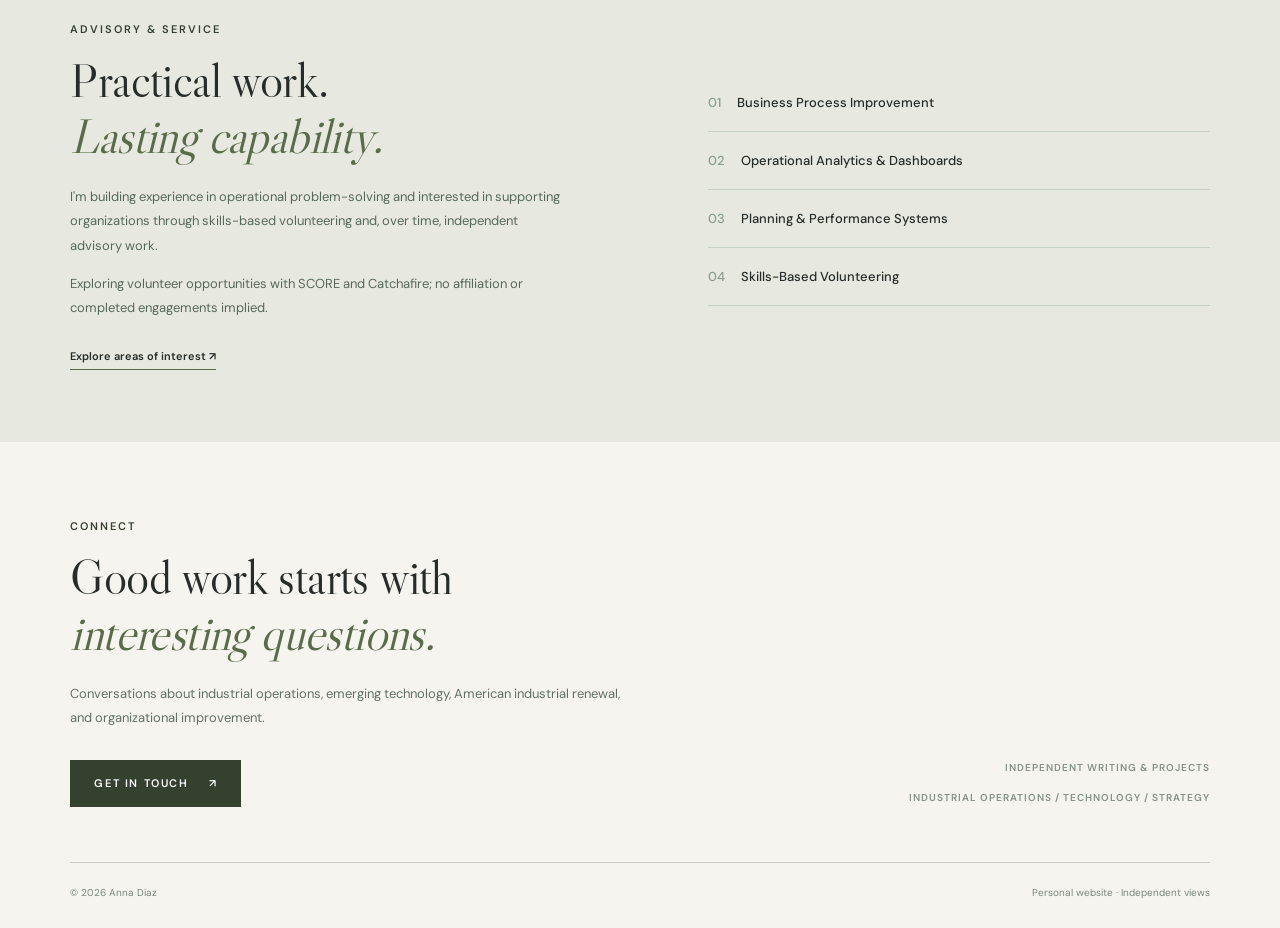
==== commit c0043ddc: "Redesign Anna Diaz website with industrial editorial branding" ====
--- a/index.html
+++ b/index.html
@@ -1,12 +1,11 @@
-<!doctype html>
-<html lang="en"><head><meta charset="UTF-8"><meta name="viewport" content="width=device-width,initial-scale=1"><meta name="theme-color" content="#f8f7f3"><meta name="description" content="Anna Diaz: industrial operations, emerging technology, strategic competition, and American industrial renewal."><title>Industrial Operations, Technology &amp; Strategy | Anna Diaz</title><link rel="stylesheet" href="assets/styles.css"><link rel="icon" type="image/svg+xml" href="assets/favicon.svg"></head>
-<body><a class="skip-link" href="#main">Skip to content</a><header class="site-header"><div class="container header-inner"><a class="wordmark" href="index.html" aria-label="Anna Diaz homepage">Anna Diaz<span class="wordmark-dot">.</span></a><button class="menu-toggle" aria-expanded="false" aria-controls="primary-nav" type="button">Menu <span aria-hidden="true">☰</span></button><nav id="primary-nav" class="nav" aria-label="Main navigation"><a href="index.html" aria-current="page">Home</a><a href="about.html">About</a><a href="writing.html">Writing</a><a href="projects.html">Portfolio</a><a href="advisory.html">Advisory</a><a href="contact.html">Contact</a></nav></div></header>
-<main id="main"><section class="hero container"><div class="hero-copy"><p class="eyebrow">Industrial Operations / Emerging Technology / Strategy</p><h1>Building at the intersection of <em>industry and innovation.</em></h1><p class="hero-lead">Working at the intersection of industrial operations, emerging technology, and strategic competition.</p><p class="hero-sub">I'm interested in how America's industrial capabilities can be strengthened—and how better operations, ambitious technologies, and practical execution can contribute to that renewal.</p><div class="button-row"><a class="button button-dark" href="projects.html">Explore my portfolio <span aria-hidden="true">↗</span></a><a class="button" href="writing.html">Read my writing <span aria-hidden="true">↗</span></a></div></div><figure class="portrait-frame">
-<img src="assets/anna-diaz-portrait.jpg" alt="Professional portrait of Anna Diaz" width="600" height="740">
-</section>
-<div class="theme-strip"><div class="container"><span>Industrial Operations</span><span>American Industrial Renewal</span><span>Emerging Technology</span><span>Strategic Research</span></div></div>
-<section class="section container"><div class="section-heading"><div><p class="eyebrow">01 / Perspective</p><h2>Stronger systems.<br><em>Stronger industry.</em></h2></div><p class="section-aside">A practical interest in the people, technologies, and institutions behind a resilient industrial economy.</p></div><div class="two-col"><div class="body-copy"><p>I'm Anna, an industrial operations professional working in aerospace and defense manufacturing, with an academic background in systems and operations management.</p><p>I'm drawn to the challenge of rebuilding and modernizing America's industrial strength—not just through ideas or policy, but through the less visible work of planning, manufacturing, automation, and organizational execution.</p><p>This is a home for my independent writing, technical exploration, and projects at that intersection.</p><a class="text-link" href="about.html">More about my background <span aria-hidden="true">↗</span></a></div><div class="fact-list"><div><small>Professional foundation</small><strong>Manufacturing, planning &amp; operations</strong></div><div><small>Long-term interest</small><strong>U.S. industrial capability &amp; resilience</strong></div><div><small>Independent exploration</small><strong>Engineering, research &amp; advisory</strong></div></div></div></section>
-<section class="section section-tinted"><div class="container"><div class="section-heading"><div><p class="eyebrow">02 / My Writing &amp; Research</p><h2>Questions worth <em>exploring.</em></h2></div><p class="section-aside">Independent research notes, analytical questions, and developing perspectives on technology, industry, and national competitiveness.</p></div><div class="writing-feature-grid"><a class="writing-feature" href="writing/agricultural-biosecurity.html"><span class="meta">Research in progress · Biosecurity</span><div><h3>Global agricultural biosecurity: an underexamined strategic vulnerability?</h3><p>Investigating crop disease surveillance, cross-border risk, and how biological threats can affect economic resilience.</p></div><span class="arrow-line">Explore research outline <span aria-hidden="true">↗</span></span></a><div class="writing-side"><a class="writing-preview" href="writing.html#industrial-capacity"><span class="meta">Proposed article · Industrial capability</span><h3>What does it take to rebuild American industrial capacity?</h3><span class="small-note">Topic under development ↗</span></a><a class="writing-preview" href="writing.html#prototype-production"><span class="meta">Proposed article · Operations</span><h3>From prototype to production: scaling complex technologies</h3><span class="small-note">Topic under development ↗</span></a></div></div><p class="disclosure">These are developing research topics, not published articles. Finished work will be clearly labeled when available.</p><a class="text-link" href="writing.html">View my writing &amp; research <span aria-hidden="true">↗</span></a></div></section>
-<section class="section container"><div class="section-heading"><div><p class="eyebrow">03 / My Projects &amp; Portfolio</p><h2>Ideas, tested <em>in practice.</em></h2></div><p class="section-aside">Technical exploration, analytical tools, and a future record of completed, permissioned case studies.</p></div><div class="project-grid"><a href="projects/autonomous-inventory.html" class="project-card"><div class="project-image"><img src="assets/warehouse.svg" alt="Abstract illustration of an inventory drone inside warehouse shelving"></div><div class="project-content"><span class="meta">Engineering exploration</span><h3>Autonomous Inventory Drones</h3><p>Researching aerial robotics for warehouse inventory verification and industrial operations.</p><span class="card-foot">Research in progress ↗</span></div></a><a href="projects.html#planning" class="project-card"><div class="project-image olive"><img src="assets/analytics.svg" alt="Illustrated operations performance chart"></div><div class="project-content"><span class="meta">Portfolio concept</span><h3>Planning &amp; Decision Models</h3><p>Independent frameworks for production planning, operational visibility, and business decisions.</p><span class="card-foot">Concept · Not yet published ↗</span></div></a><a href="projects.html#service" class="project-card"><div class="project-image sand"><img src="assets/process.svg" alt="Illustrated process flow diagram"></div><div class="project-content"><span class="meta">Future case studies</span><h3>Organizational Improvement</h3><p>A future space for authorized, measurable outcomes from skills-based volunteer work.</p><span class="card-foot">Future portfolio category ↗</span></div></a></div><a class="text-link after-grid" href="projects.html">Explore the portfolio <span aria-hidden="true">↗</span></a></section>
-<section class="advisory-band"><div class="container advisory-grid"><div><p class="eyebrow">04 / Advisory &amp; Service</p><h2>Practical work.<br><em>Lasting capability.</em></h2><p>I'm building experience in operational problem-solving and interested in supporting organizations through skills-based volunteering and, over time, independent advisory work.</p><p class="note">Exploring volunteer opportunities with SCORE and Catchafire; no affiliation or completed engagements implied.</p><a class="text-link" href="advisory.html">Explore areas of interest ↗</a></div><div class="service-list"><div><span>01</span> Business Process Improvement</div><div><span>02</span> Operational Analytics &amp; Dashboards</div><div><span>03</span> Planning &amp; Performance Systems</div><div><span>04</span> Skills-Based Volunteering</div></div></div></section></main>
-<footer class="site-footer"><div class="container"><div class="footer-top"><div><p class="eyebrow">Connect</p><h2>Good work starts with<br><em>interesting questions.</em></h2><p>Conversations about industrial operations, emerging technology, American industrial renewal, and organizational improvement.</p><a class="button button-dark" href="contact.html">Get in touch <span aria-hidden="true">↗</span></a></div><div class="footer-side"><span>Independent writing &amp; projects</span><span>Industrial Operations / Technology / Strategy</span></div></div><div class="footer-bottom"><span>© <span id="year">2026</span> Anna Diaz</span><span>Personal website · Independent views</span></div></div></footer><script src="assets/script.js" defer></script></body></html>
+<!DOCTYPE html>
+
+<html lang="en"><head><meta charset="utf-8"/><meta content="width=device-width,initial-scale=1" name="viewport"/><meta content="#f8f7f3" name="theme-color"/><meta content="Anna Diaz: industrial operations, emerging technology, strategic competition, and American industrial renewal." name="description"/><title>Industrial Operations, Technology &amp; Strategy | Anna Diaz</title><link href="assets/styles.css" rel="stylesheet"/><link href="assets/favicon.svg" rel="icon" type="image/svg+xml"/><meta content="assets/anna-diaz-portrait.jpg" property="og:image"/></head>
+<body><a class="skip-link" href="#main">Skip to content</a><header class="site-header"><div class="container header-inner"><a aria-label="Anna Diaz homepage" class="wordmark" href="index.html">ANNA DIAZ<span aria-hidden="true" class="wordmark-slash"> /</span></a><button aria-controls="primary-nav" aria-expanded="false" class="menu-toggle" type="button">Menu <span aria-hidden="true">☰</span></button><nav aria-label="Main navigation" class="nav" id="primary-nav"><a aria-current="page" href="index.html">Home</a><a href="about.html">About</a><a href="writing.html">Writing</a><a href="projects.html">Projects</a><a href="advisory.html">Advisory</a><a href="contact.html">Contact</a></nav></div></header>
+<main id="main"><section aria-label="Introduction" class="hero container"><div class="hero-copy"><p class="eyebrow">Industrial Operations <span class="slash">/</span> Technology <span class="slash">/</span> Strategy</p><h1>Building American<br/><em>industrial capability.</em></h1><span aria-hidden="true" class="hero-rule"></span><p class="hero-lead">Working at the intersection of industrial operations, emerging technology, and strategic competition.</p><p class="hero-sub">A practical interest in the systems, technologies, and execution behind a stronger American industrial economy.</p><div class="button-row"><a class="button button-dark" href="projects.html">Explore my work <span aria-hidden="true">→</span></a><a class="button button-secondary" href="writing.html">Read my writing <span aria-hidden="true">→</span></a></div></div><figure class="portrait-frame"><div class="portrait-mat"><img alt="Professional portrait of Anna Diaz" height="1299" src="assets/anna-diaz-portrait.jpg" width="1294"/></div><span aria-hidden="true" class="portrait-edge"></span></figure></section>
+<section aria-label="Explore my website" class="home-paths container"><a class="path-item" href="writing.html"><span class="path-index">/ 01</span><h2>Writing &amp; Research</h2><p>Independent analysis of industry, technology, and national competitiveness.</p><span aria-hidden="true" class="path-arrow">→</span></a><a class="path-item" href="projects.html"><span class="path-index">/ 02</span><h2>Projects &amp; Portfolio</h2><p>Technical exploration, operational models, and applied systems work.</p><span aria-hidden="true" class="path-arrow">→</span></a><a class="path-item" href="advisory.html"><span class="path-index">/ 03</span><h2>Advisory &amp; Service</h2><p>Developing capabilities in process improvement and organizational problem-solving.</p><span aria-hidden="true" class="path-arrow">→</span></a></section>
+<section class="section container"><div class="section-heading"><div><p class="eyebrow">Perspective</p><h2>Stronger systems.<br/><em>Stronger industry.</em></h2></div><p class="section-aside">A practical interest in the people, technologies, and institutions behind a resilient industrial economy.</p></div><div class="two-col"><div class="body-copy"><p>I'm Anna, an industrial operations professional working in aerospace and defense manufacturing, with an academic background in systems and operations management.</p><p>I'm drawn to the challenge of rebuilding and modernizing America's industrial strength—not just through ideas or policy, but through the less visible work of planning, manufacturing, automation, and organizational execution.</p><p>This is a home for my independent writing, technical exploration, and projects at that intersection.</p><a class="text-link" href="about.html">More about my background <span aria-hidden="true">↗</span></a></div><div class="fact-list"><div><small>Professional foundation</small><strong>Manufacturing, planning &amp; operations</strong></div><div><small>Long-term interest</small><strong>U.S. industrial capability &amp; resilience</strong></div><div><small>Independent exploration</small><strong>Engineering, research &amp; advisory</strong></div></div></div></section>
+<section class="section section-tinted"><div class="container"><div class="section-heading"><div><p class="eyebrow">My Writing &amp; Research</p><h2>Questions worth <em>exploring.</em></h2></div><p class="section-aside">Independent research notes, analytical questions, and developing perspectives on technology, industry, and national competitiveness.</p></div><div class="writing-feature-grid"><a class="writing-feature" href="writing/agricultural-biosecurity.html"><span class="meta">Research in progress · Biosecurity</span><div><h3>Global agricultural biosecurity: an underexamined strategic vulnerability?</h3><p>Investigating crop disease surveillance, cross-border risk, and how biological threats can affect economic resilience.</p></div><span class="arrow-line">Explore research outline <span aria-hidden="true">↗</span></span></a><div class="writing-side"><a class="writing-preview" href="writing.html#industrial-capacity"><span class="meta">Proposed article · Industrial capability</span><h3>What does it take to rebuild American industrial capacity?</h3><span class="small-note">Topic under development ↗</span></a><a class="writing-preview" href="writing.html#prototype-production"><span class="meta">Proposed article · Operations</span><h3>From prototype to production: scaling complex technologies</h3><span class="small-note">Topic under development ↗</span></a></div></div><p class="disclosure">These are developing research topics, not published articles. Finished work will be clearly labeled when available.</p><a class="text-link" href="writing.html">View my writing &amp; research <span aria-hidden="true">↗</span></a></div></section>
+<section class="section container"><div class="section-heading"><div><p class="eyebrow">My Projects &amp; Portfolio</p><h2>Ideas, tested <em>in practice.</em></h2></div><p class="section-aside">Technical exploration, analytical tools, and a future record of completed, permissioned case studies.</p></div><div class="project-grid"><a class="project-card" href="projects/autonomous-inventory.html"><div class="project-image"><img alt="Abstract illustration of an inventory drone inside warehouse shelving" src="assets/warehouse.svg"/></div><div class="project-content"><span class="meta">Engineering exploration</span><h3>Autonomous Inventory Drones</h3><p>Researching aerial robotics for warehouse inventory verification and industrial operations.</p><span class="card-foot">Research in progress ↗</span></div></a><a class="project-card" href="projects.html#planning"><div class="project-image olive"><img alt="Illustrated operations performance chart" src="assets/analytics.svg"/></div><div class="project-content"><span class="meta">Portfolio concept</span><h3>Planning &amp; Decision Models</h3><p>Independent frameworks for production planning, operational visibility, and business decisions.</p><span class="card-foot">Concept · Not yet published ↗</span></div></a><a class="project-card" href="projects.html#service"><div class="project-image sand"><img alt="Illustrated process flow diagram" src="assets/process.svg"/></div><div class="project-content"><span class="meta">Future case studies</span><h3>Organizational Improvement</h3><p>A future space for authorized, measurable outcomes from skills-based volunteer work.</p><span class="card-foot">Future portfolio category ↗</span></div></a></div><a class="text-link after-grid" href="projects.html">Explore the portfolio <span aria-hidden="true">↗</span></a></section>
+<section class="advisory-band"><div class="container advisory-grid"><div><p class="eyebrow">Advisory &amp; Service</p><h2>Practical work.<br/><em>Lasting capability.</em></h2><p>I'm building experience in operational problem-solving and interested in supporting organizations through skills-based volunteering and, over time, independent advisory work.</p><p class="note">Exploring volunteer opportunities with SCORE and Catchafire; no affiliation or completed engagements implied.</p><a class="text-link" href="advisory.html">Explore areas of interest ↗</a></div><div class="service-list"><div><span>01</span> Business Process Improvement</div><div><span>02</span> Operational Analytics &amp; Dashboards</div><div><span>03</span> Planning &amp; Performance Systems</div><div><span>04</span> Skills-Based Volunteering</div></div></div></section></main>
+<footer class="site-footer"><div class="container"><div class="footer-top"><div><p class="eyebrow">Connect</p><h2>Good work starts with<br/><em>interesting questions.</em></h2><p>Conversations about industrial operations, emerging technology, American industrial renewal, and organizational improvement.</p><a class="button button-dark" href="contact.html">Get in touch <span aria-hidden="true">↗</span></a></div><div class="footer-side"><span>Independent writing &amp; projects</span><span>Industrial Operations / Technology / Strategy</span></div></div><div class="footer-bottom"><span>© <span id="year">2026</span> Anna Diaz</span><span>Personal website · Independent views</span></div></div></footer><script defer="" src="assets/script.js"></script></body></html>
--- a/assets/styles.css
+++ b/assets/styles.css
@@ -3,3 +3,61 @@
 @media(max-width:850px){.nav{gap:12px}.hero{gap:5%}.hero h1{font-size:clamp(42px,5.8vw,62px)}.portrait-frame{min-height:350px}.portrait-frame img{height:370px}.theme-strip .container{justify-content:flex-start;column-gap:30px}.project-grid{gap:10px}.project-content{padding:17px}}
 @media(max-width:680px){.container{padding-left:6%;padding-right:6%}.header-inner{min-height:69px;flex-wrap:wrap;padding-top:13px;padding-bottom:13px}.menu-toggle{display:block;margin-left:auto}.nav{display:none;width:100%;flex-direction:column;align-items:stretch;gap:0;padding-bottom:10px}.nav.is-open{display:flex}.nav a{padding:13px 5px;border-bottom:1px solid var(--line)}.nav a:last-child{border:0;padding:13px 5px}.hero{grid-template-columns:1fr;gap:37px;padding-top:58px;padding-bottom:57px}.hero h1,.page-intro h1{letter-spacing:-1.7px}.portrait-frame{max-width:410px;min-height:330px}.portrait-frame img{height:400px}.section{padding-top:59px;padding-bottom:61px}.section-heading{display:block}.section-aside{max-width:600px}.two-col,.writing-feature-grid,.project-grid,.advisory-grid,.three-values,.long-card,.topic-list{grid-template-columns:1fr}.writing-feature{min-height:300px}.writing-side{gap:12px}.project-image{height:180px}.advisory-band{padding:57px 0}.footer-top{display:block}.footer-side{margin-top:35px;text-align:left}.page-intro{padding-top:60px;padding-bottom:40px}.long-card-art{max-height:215px}.long-card-art img{height:215px}.footer-bottom{flex-wrap:wrap}}
 @media(prefers-reduced-motion:reduce){html{scroll-behavior:auto}*,*:before,*:after{transition:none!important;animation:none!important}}
+
+
+/* ================================================
+   ANNA DIAZ / INDUSTRIAL EDITORIAL REFRESH
+   Ivory, charcoal and earthy olive. 21 November 2026.
+   ================================================ */
+:root{--paper:#f8f7f2;--ink:#262c29;--muted:#626963;--line:#c9ccc4;--dark:#34412f;--accent:#596b49;--tint:#efeee8;--white:#fdfcf8}
+body{background:var(--paper);color:var(--ink)}
+.container{max-width:1340px;padding-left:5.5%;padding-right:5.5%}
+.site-header{background:var(--paper);border-bottom:none}
+.header-inner{min-height:92px}
+.wordmark{font:600 22px/1.2 'DM Sans',Arial,sans-serif;letter-spacing:5.5px;color:var(--ink)}
+.wordmark-slash{color:var(--accent);font-weight:400;margin-left:13px}
+.nav{font:600 11px/1.4 'DM Sans',Arial,sans-serif;letter-spacing:1.25px;text-transform:uppercase;gap:30px}
+.nav a:last-child{border:0;padding:0}
+.nav a[aria-current=page]{color:var(--ink);text-decoration-color:var(--accent);text-decoration-thickness:2px;text-underline-offset:10px}
+.nav a:hover{color:var(--accent)}
+.eyebrow,.meta,.path-index{color:var(--dark);font:600 11px/1.6 'DM Sans',Arial,sans-serif;letter-spacing:2px;text-transform:uppercase}
+.hero{max-width:1340px;grid-template-columns:1.11fr .89fr;gap:3.5%;padding-top:38px;padding-bottom:32px;min-height:590px;align-items:center}
+.hero-copy{position:relative;z-index:2;padding:42px 0 35px}
+.hero h1{font-family:'Libre Caslon Display',Georgia,'Times New Roman',serif;font-size:clamp(48px,5.4vw,79px);font-weight:400;letter-spacing:-2.3px;line-height:1.02;margin:33px 0 25px;white-space:nowrap}
+.hero h1 em{font-weight:400;color:var(--ink)}
+.hero-rule{display:block;width:66px;height:5px;background:var(--accent);margin:30px 0 27px}
+.hero-lead{font:400 17px/1.65 'DM Sans',Arial,sans-serif;color:#333a34;max-width:540px;margin:0}
+.hero-sub{font:400 13px/1.85 'DM Sans',Arial,sans-serif;color:#6d736a;max-width:540px;margin:17px 0 0}
+.button-row{margin-top:37px;gap:32px;align-items:center}
+.button{font:600 11px/1.2 'DM Sans',Arial,sans-serif;letter-spacing:1.6px;text-transform:uppercase;min-height:47px;gap:20px}
+.button-dark{background:var(--dark);color:#fff;padding:16px 23px;border-color:var(--dark)}
+.button-secondary{border:0;border-bottom:1px solid var(--ink);padding:15px 0;color:var(--ink)}
+.button-secondary:hover{background:transparent}
+.portrait-frame{min-height:0;height:510px;background:transparent;overflow:visible;margin:0;display:block;position:relative}
+.portrait-mat{width:100%;height:100%;background:#b8beb2;clip-path:polygon(22% 0,100% 0,81% 100%,0 100%);overflow:hidden}
+.portrait-mat img,.portrait-frame img{height:100%;width:100%;object-fit:cover;object-position:50% 42%;filter:saturate(.83) contrast(1.02)}
+.portrait-edge{position:absolute;right:0;bottom:0;width:17%;height:45%;background:#718064;clip-path:polygon(100% 0,100% 100%,0 100%);z-index:-1}
+.home-paths{display:grid;grid-template-columns:repeat(3,1fr);gap:0;border-top:1px solid var(--line);border-bottom:1px solid var(--line);padding-top:26px;padding-bottom:36px}
+.path-item{display:block;padding:7px 34px 4px 34px;min-height:165px;transition:background .18s}
+.path-item:first-child{padding-left:0}
+.path-item:not(:first-child){border-left:1px solid var(--line)}
+.path-item:hover{background:#eeefe9}
+.path-item h2{font:600 18px/1.3 'DM Sans',Arial,sans-serif;letter-spacing:1.4px;text-transform:uppercase;margin:11px 0 14px}
+.path-item p{font:400 13px/1.65 'DM Sans',Arial,sans-serif;color:#576159;max-width:340px;margin:0}
+.path-arrow{display:inline-block;font:400 26px/1 Arial,sans-serif;margin-top:15px;color:#313b33}
+.section{padding-top:82px;padding-bottom:85px;border-color:var(--line)}
+.section h2,.advisory-band h2,.footer-top h2,.article-body h2{font-family:'Libre Caslon Display',Georgia,serif;letter-spacing:-.6px}
+.section h2 em,.advisory-band h2 em,.footer-top h2 em,.page-intro h1 em{color:var(--accent)}
+.section-tinted{background:#eeeee8}
+.writing-feature{background:#e3e7df}
+.writing-preview,.project-card,.topic-list article,.long-card{background:var(--white);border-color:var(--line)}
+.project-card:hover,.writing-preview:hover,.writing-feature:hover{transform:translateY(-2px)}
+.project-image{background:#dfe4dd}
+.advisory-band{background:#e7e9e1}
+.page-intro{padding-top:80px;padding-bottom:55px}
+.page-intro h1{font-family:'Libre Caslon Display',Georgia,serif}
+.text-link{border-bottom-color:var(--accent)}
+.site-footer{background:#f5f4ee}
+@media(max-width:1050px){.nav{gap:16px;letter-spacing:.5px}.hero{min-height:530px}.hero h1{font-size:clamp(43px,5vw,61px)}.portrait-frame{height:445px}}
+@media(max-width:760px){.container{padding-left:6%;padding-right:6%}.header-inner{min-height:74px}.wordmark{font-size:17px;letter-spacing:3.4px}.menu-toggle{display:block}.nav{display:none;width:100%;flex-direction:column;align-items:stretch;gap:0;padding:0 0 12px}.nav.is-open{display:flex}.nav a,.nav a:last-child{padding:13px 5px;border-bottom:1px solid var(--line)}.hero{grid-template-columns:1fr;padding-top:30px;padding-bottom:32px;gap:26px;min-height:0}.hero-copy{padding:16px 0 0}.hero h1{font-size:clamp(43px,9vw,67px);white-space:normal;line-height:1.08;margin:22px 0}.hero-rule{margin:23px 0}.hero-lead{font-size:15px}.portrait-frame{height:430px;width:min(100%,470px);margin:auto}.home-paths{grid-template-columns:1fr;padding-top:10px;padding-bottom:10px}.path-item,.path-item:first-child{padding:22px 0;min-height:0}.path-item:not(:first-child){border-left:0;border-top:1px solid var(--line)}.path-item h2{font-size:16px}.path-arrow{margin-top:6px}.section{padding-top:57px;padding-bottom:60px}}
+@media(max-width:420px){.hero h1{font-size:41px}.portrait-frame{height:360px}.button-row{gap:15px}.button{font-size:10px;letter-spacing:1px}}
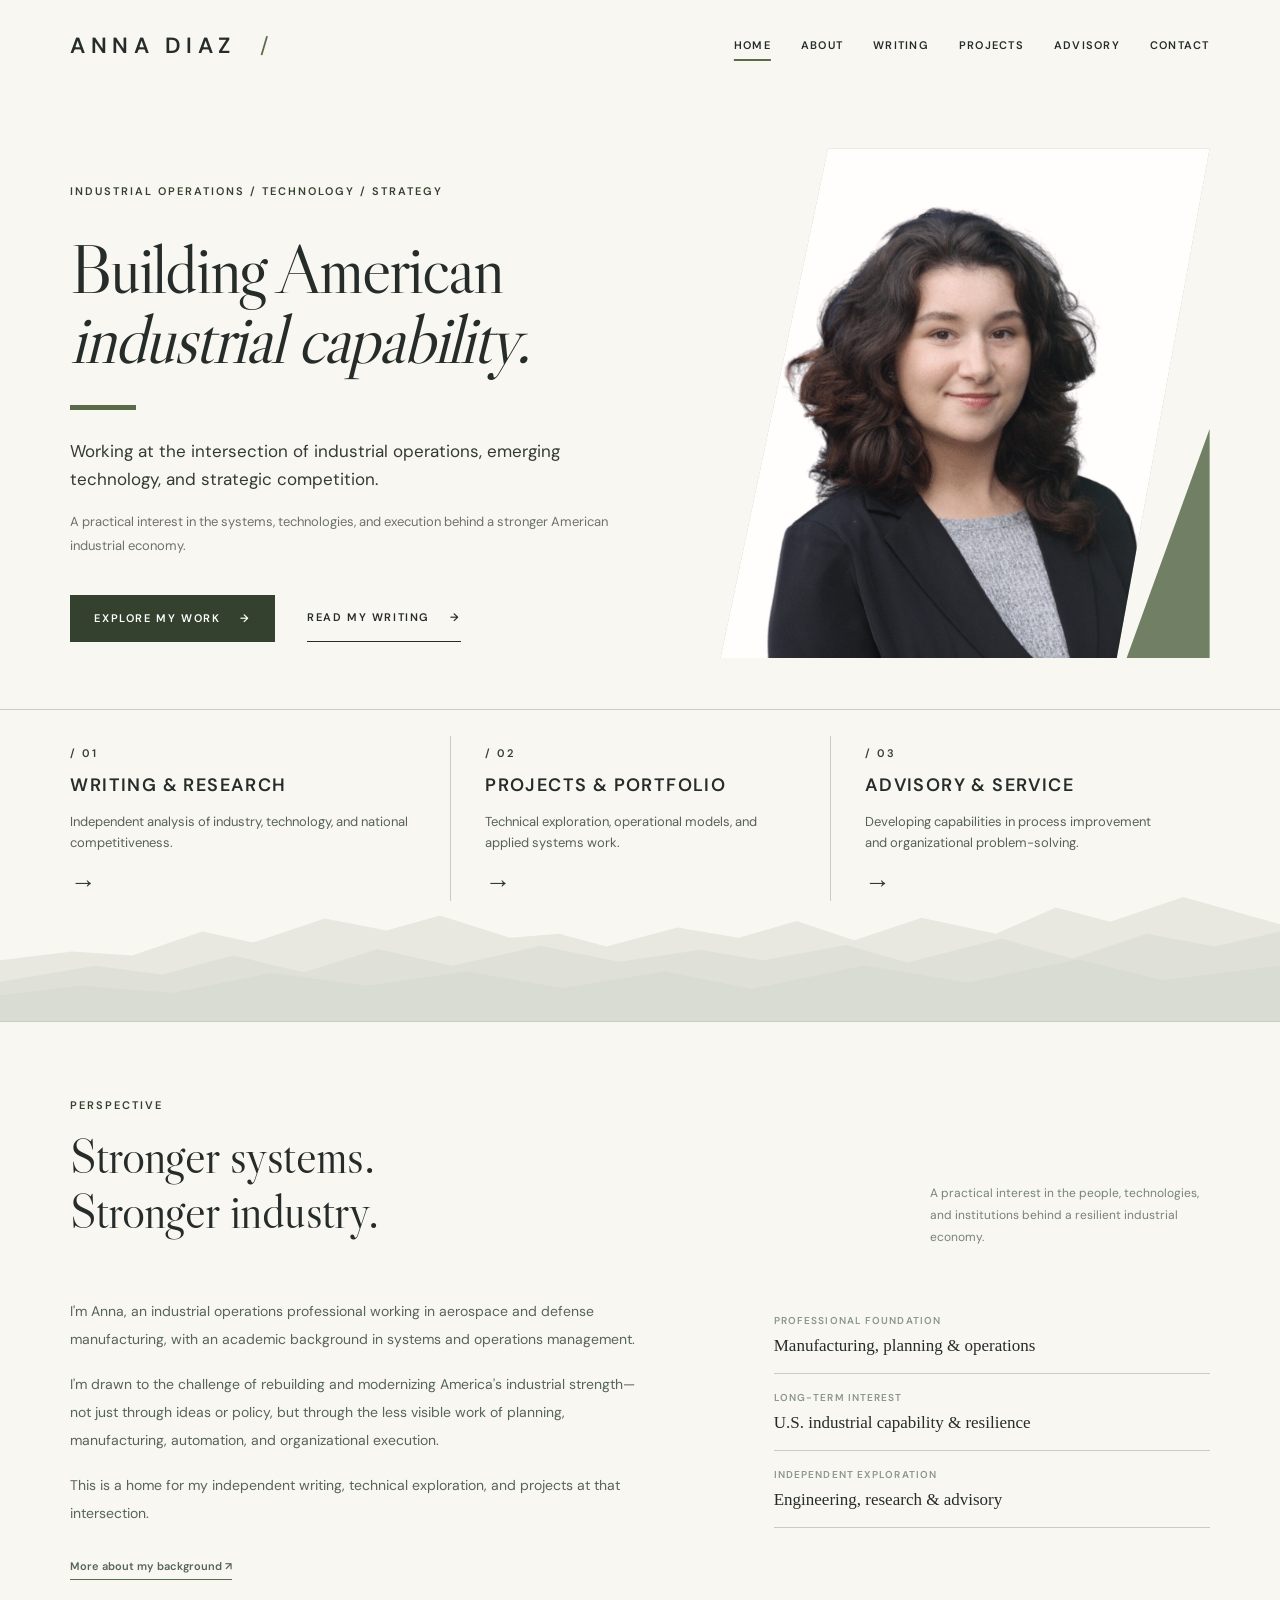
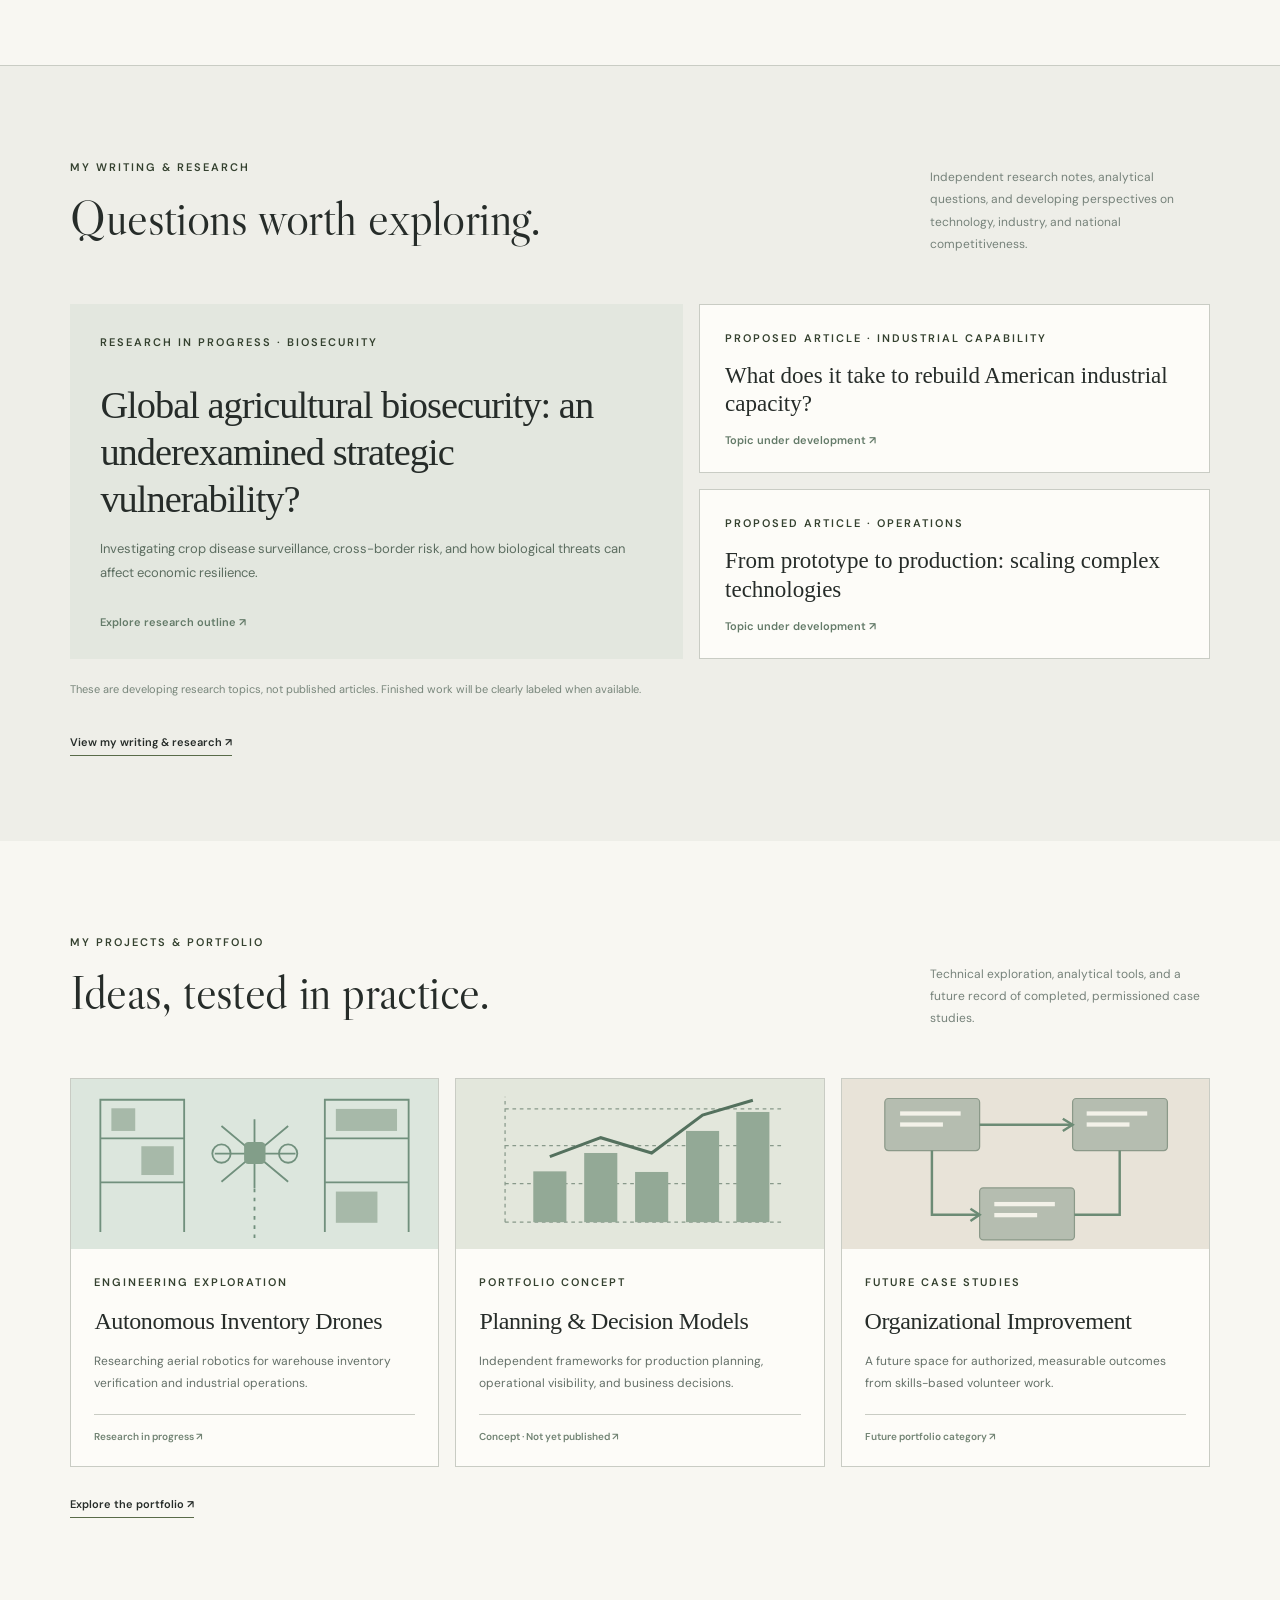
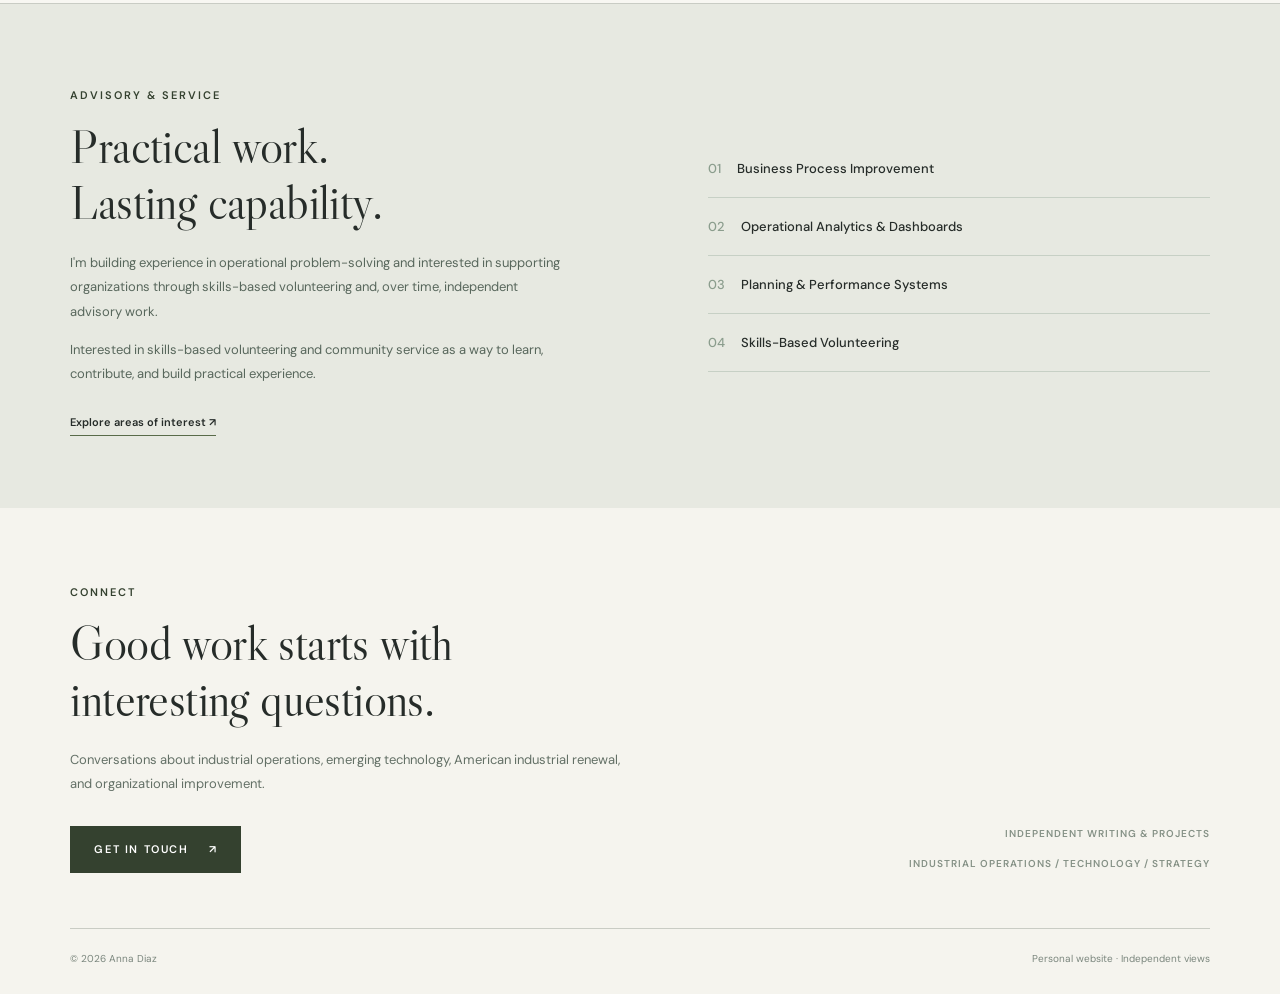
==== commit 5eba6e8e: "Update Anna Diaz website to V4 with private contact form" ====
--- a/index.html
+++ b/index.html
@@ -3,9 +3,9 @@
 <html lang="en"><head><meta charset="utf-8"/><meta content="width=device-width,initial-scale=1" name="viewport"/><meta content="#f8f7f3" name="theme-color"/><meta content="Anna Diaz: industrial operations, emerging technology, strategic competition, and American industrial renewal." name="description"/><title>Industrial Operations, Technology &amp; Strategy | Anna Diaz</title><link href="assets/styles.css" rel="stylesheet"/><link href="assets/favicon.svg" rel="icon" type="image/svg+xml"/><meta content="assets/anna-diaz-portrait.jpg" property="og:image"/></head>
 <body><a class="skip-link" href="#main">Skip to content</a><header class="site-header"><div class="container header-inner"><a aria-label="Anna Diaz homepage" class="wordmark" href="index.html">ANNA DIAZ<span aria-hidden="true" class="wordmark-slash"> /</span></a><button aria-controls="primary-nav" aria-expanded="false" class="menu-toggle" type="button">Menu <span aria-hidden="true">☰</span></button><nav aria-label="Main navigation" class="nav" id="primary-nav"><a aria-current="page" href="index.html">Home</a><a href="about.html">About</a><a href="writing.html">Writing</a><a href="projects.html">Projects</a><a href="advisory.html">Advisory</a><a href="contact.html">Contact</a></nav></div></header>
 <main id="main"><section aria-label="Introduction" class="hero container"><div class="hero-copy"><p class="eyebrow">Industrial Operations <span class="slash">/</span> Technology <span class="slash">/</span> Strategy</p><h1>Building American<br/><em>industrial capability.</em></h1><span aria-hidden="true" class="hero-rule"></span><p class="hero-lead">Working at the intersection of industrial operations, emerging technology, and strategic competition.</p><p class="hero-sub">A practical interest in the systems, technologies, and execution behind a stronger American industrial economy.</p><div class="button-row"><a class="button button-dark" href="projects.html">Explore my work <span aria-hidden="true">→</span></a><a class="button button-secondary" href="writing.html">Read my writing <span aria-hidden="true">→</span></a></div></div><figure class="portrait-frame"><div class="portrait-mat"><img alt="Professional portrait of Anna Diaz" height="1299" src="assets/anna-diaz-portrait.jpg" width="1294"/></div><span aria-hidden="true" class="portrait-edge"></span></figure></section>
-<section aria-label="Explore my website" class="home-paths container"><a class="path-item" href="writing.html"><span class="path-index">/ 01</span><h2>Writing &amp; Research</h2><p>Independent analysis of industry, technology, and national competitiveness.</p><span aria-hidden="true" class="path-arrow">→</span></a><a class="path-item" href="projects.html"><span class="path-index">/ 02</span><h2>Projects &amp; Portfolio</h2><p>Technical exploration, operational models, and applied systems work.</p><span aria-hidden="true" class="path-arrow">→</span></a><a class="path-item" href="advisory.html"><span class="path-index">/ 03</span><h2>Advisory &amp; Service</h2><p>Developing capabilities in process improvement and organizational problem-solving.</p><span aria-hidden="true" class="path-arrow">→</span></a></section>
-<section class="section container"><div class="section-heading"><div><p class="eyebrow">Perspective</p><h2>Stronger systems.<br/><em>Stronger industry.</em></h2></div><p class="section-aside">A practical interest in the people, technologies, and institutions behind a resilient industrial economy.</p></div><div class="two-col"><div class="body-copy"><p>I'm Anna, an industrial operations professional working in aerospace and defense manufacturing, with an academic background in systems and operations management.</p><p>I'm drawn to the challenge of rebuilding and modernizing America's industrial strength—not just through ideas or policy, but through the less visible work of planning, manufacturing, automation, and organizational execution.</p><p>This is a home for my independent writing, technical exploration, and projects at that intersection.</p><a class="text-link" href="about.html">More about my background <span aria-hidden="true">↗</span></a></div><div class="fact-list"><div><small>Professional foundation</small><strong>Manufacturing, planning &amp; operations</strong></div><div><small>Long-term interest</small><strong>U.S. industrial capability &amp; resilience</strong></div><div><small>Independent exploration</small><strong>Engineering, research &amp; advisory</strong></div></div></div></section>
-<section class="section section-tinted"><div class="container"><div class="section-heading"><div><p class="eyebrow">My Writing &amp; Research</p><h2>Questions worth <em>exploring.</em></h2></div><p class="section-aside">Independent research notes, analytical questions, and developing perspectives on technology, industry, and national competitiveness.</p></div><div class="writing-feature-grid"><a class="writing-feature" href="writing/agricultural-biosecurity.html"><span class="meta">Research in progress · Biosecurity</span><div><h3>Global agricultural biosecurity: an underexamined strategic vulnerability?</h3><p>Investigating crop disease surveillance, cross-border risk, and how biological threats can affect economic resilience.</p></div><span class="arrow-line">Explore research outline <span aria-hidden="true">↗</span></span></a><div class="writing-side"><a class="writing-preview" href="writing.html#industrial-capacity"><span class="meta">Proposed article · Industrial capability</span><h3>What does it take to rebuild American industrial capacity?</h3><span class="small-note">Topic under development ↗</span></a><a class="writing-preview" href="writing.html#prototype-production"><span class="meta">Proposed article · Operations</span><h3>From prototype to production: scaling complex technologies</h3><span class="small-note">Topic under development ↗</span></a></div></div><p class="disclosure">These are developing research topics, not published articles. Finished work will be clearly labeled when available.</p><a class="text-link" href="writing.html">View my writing &amp; research <span aria-hidden="true">↗</span></a></div></section>
-<section class="section container"><div class="section-heading"><div><p class="eyebrow">My Projects &amp; Portfolio</p><h2>Ideas, tested <em>in practice.</em></h2></div><p class="section-aside">Technical exploration, analytical tools, and a future record of completed, permissioned case studies.</p></div><div class="project-grid"><a class="project-card" href="projects/autonomous-inventory.html"><div class="project-image"><img alt="Abstract illustration of an inventory drone inside warehouse shelving" src="assets/warehouse.svg"/></div><div class="project-content"><span class="meta">Engineering exploration</span><h3>Autonomous Inventory Drones</h3><p>Researching aerial robotics for warehouse inventory verification and industrial operations.</p><span class="card-foot">Research in progress ↗</span></div></a><a class="project-card" href="projects.html#planning"><div class="project-image olive"><img alt="Illustrated operations performance chart" src="assets/analytics.svg"/></div><div class="project-content"><span class="meta">Portfolio concept</span><h3>Planning &amp; Decision Models</h3><p>Independent frameworks for production planning, operational visibility, and business decisions.</p><span class="card-foot">Concept · Not yet published ↗</span></div></a><a class="project-card" href="projects.html#service"><div class="project-image sand"><img alt="Illustrated process flow diagram" src="assets/process.svg"/></div><div class="project-content"><span class="meta">Future case studies</span><h3>Organizational Improvement</h3><p>A future space for authorized, measurable outcomes from skills-based volunteer work.</p><span class="card-foot">Future portfolio category ↗</span></div></a></div><a class="text-link after-grid" href="projects.html">Explore the portfolio <span aria-hidden="true">↗</span></a></section>
-<section class="advisory-band"><div class="container advisory-grid"><div><p class="eyebrow">Advisory &amp; Service</p><h2>Practical work.<br/><em>Lasting capability.</em></h2><p>I'm building experience in operational problem-solving and interested in supporting organizations through skills-based volunteering and, over time, independent advisory work.</p><p class="note">Exploring volunteer opportunities with SCORE and Catchafire; no affiliation or completed engagements implied.</p><a class="text-link" href="advisory.html">Explore areas of interest ↗</a></div><div class="service-list"><div><span>01</span> Business Process Improvement</div><div><span>02</span> Operational Analytics &amp; Dashboards</div><div><span>03</span> Planning &amp; Performance Systems</div><div><span>04</span> Skills-Based Volunteering</div></div></div></section></main>
-<footer class="site-footer"><div class="container"><div class="footer-top"><div><p class="eyebrow">Connect</p><h2>Good work starts with<br/><em>interesting questions.</em></h2><p>Conversations about industrial operations, emerging technology, American industrial renewal, and organizational improvement.</p><a class="button button-dark" href="contact.html">Get in touch <span aria-hidden="true">↗</span></a></div><div class="footer-side"><span>Independent writing &amp; projects</span><span>Industrial Operations / Technology / Strategy</span></div></div><div class="footer-bottom"><span>© <span id="year">2026</span> Anna Diaz</span><span>Personal website · Independent views</span></div></div></footer><script defer="" src="assets/script.js"></script></body></html>+<section aria-label="Explore my website" class="home-paths container mountain-horizon"><a class="path-item" href="writing.html"><span class="path-index">/ 01</span><h2>Writing &amp; Research</h2><p>Independent analysis of industry, technology, and national competitiveness.</p><span aria-hidden="true" class="path-arrow">→</span></a><a class="path-item" href="projects.html"><span class="path-index">/ 02</span><h2>Projects &amp; Portfolio</h2><p>Technical exploration, operational models, and applied systems work.</p><span aria-hidden="true" class="path-arrow">→</span></a><a class="path-item" href="advisory.html"><span class="path-index">/ 03</span><h2>Advisory &amp; Service</h2><p>Developing capabilities in process improvement and organizational problem-solving.</p><span aria-hidden="true" class="path-arrow">→</span></a></section>
+<section class="section container"><div class="section-heading"><div><p class="eyebrow">Perspective</p><h2>Stronger systems.<br/>Stronger industry.</h2></div><p class="section-aside">A practical interest in the people, technologies, and institutions behind a resilient industrial economy.</p></div><div class="two-col"><div class="body-copy"><p>I'm Anna, an industrial operations professional working in aerospace and defense manufacturing, with an academic background in systems and operations management.</p><p>I'm drawn to the challenge of rebuilding and modernizing America's industrial strength—not just through ideas or policy, but through the less visible work of planning, manufacturing, automation, and organizational execution.</p><p>This is a home for my independent writing, technical exploration, and projects at that intersection.</p><a class="text-link" href="about.html">More about my background <span aria-hidden="true">↗</span></a></div><div class="fact-list"><div><small>Professional foundation</small><strong>Manufacturing, planning &amp; operations</strong></div><div><small>Long-term interest</small><strong>U.S. industrial capability &amp; resilience</strong></div><div><small>Independent exploration</small><strong>Engineering, research &amp; advisory</strong></div></div></div></section>
+<section class="section section-tinted"><div class="container"><div class="section-heading"><div><p class="eyebrow">My Writing &amp; Research</p><h2>Questions worth exploring.</h2></div><p class="section-aside">Independent research notes, analytical questions, and developing perspectives on technology, industry, and national competitiveness.</p></div><div class="writing-feature-grid"><a class="writing-feature" href="writing/agricultural-biosecurity.html"><span class="meta">Research in progress · Biosecurity</span><div><h3>Global agricultural biosecurity: an underexamined strategic vulnerability?</h3><p>Investigating crop disease surveillance, cross-border risk, and how biological threats can affect economic resilience.</p></div><span class="arrow-line">Explore research outline <span aria-hidden="true">↗</span></span></a><div class="writing-side"><a class="writing-preview" href="writing.html#industrial-capacity"><span class="meta">Proposed article · Industrial capability</span><h3>What does it take to rebuild American industrial capacity?</h3><span class="small-note">Topic under development ↗</span></a><a class="writing-preview" href="writing.html#prototype-production"><span class="meta">Proposed article · Operations</span><h3>From prototype to production: scaling complex technologies</h3><span class="small-note">Topic under development ↗</span></a></div></div><p class="disclosure">These are developing research topics, not published articles. Finished work will be clearly labeled when available.</p><a class="text-link" href="writing.html">View my writing &amp; research <span aria-hidden="true">↗</span></a></div></section>
+<section class="section container"><div class="section-heading"><div><p class="eyebrow">My Projects &amp; Portfolio</p><h2>Ideas, tested in practice.</h2></div><p class="section-aside">Technical exploration, analytical tools, and a future record of completed, permissioned case studies.</p></div><div class="project-grid"><a class="project-card" href="projects/autonomous-inventory.html"><div class="project-image"><img alt="Abstract illustration of an inventory drone inside warehouse shelving" src="assets/warehouse.svg"/></div><div class="project-content"><span class="meta">Engineering exploration</span><h3>Autonomous Inventory Drones</h3><p>Researching aerial robotics for warehouse inventory verification and industrial operations.</p><span class="card-foot">Research in progress ↗</span></div></a><a class="project-card" href="projects.html#planning"><div class="project-image olive"><img alt="Illustrated operations performance chart" src="assets/analytics.svg"/></div><div class="project-content"><span class="meta">Portfolio concept</span><h3>Planning &amp; Decision Models</h3><p>Independent frameworks for production planning, operational visibility, and business decisions.</p><span class="card-foot">Concept · Not yet published ↗</span></div></a><a class="project-card" href="projects.html#service"><div class="project-image sand"><img alt="Illustrated process flow diagram" src="assets/process.svg"/></div><div class="project-content"><span class="meta">Future case studies</span><h3>Organizational Improvement</h3><p>A future space for authorized, measurable outcomes from skills-based volunteer work.</p><span class="card-foot">Future portfolio category ↗</span></div></a></div><a class="text-link after-grid" href="projects.html">Explore the portfolio <span aria-hidden="true">↗</span></a></section>
+<section class="advisory-band"><div class="container advisory-grid"><div><p class="eyebrow">Advisory &amp; Service</p><h2>Practical work.<br/>Lasting capability.</h2><p>I'm building experience in operational problem-solving and interested in supporting organizations through skills-based volunteering and, over time, independent advisory work.</p><p class="note">Interested in skills-based volunteering and community service as a way to learn, contribute, and build practical experience.</p><a class="text-link" href="advisory.html">Explore areas of interest ↗</a></div><div class="service-list"><div><span>01</span> Business Process Improvement</div><div><span>02</span> Operational Analytics &amp; Dashboards</div><div><span>03</span> Planning &amp; Performance Systems</div><div><span>04</span> Skills-Based Volunteering</div></div></div></section></main>
+<footer class="site-footer"><div class="container"><div class="footer-top"><div><p class="eyebrow">Connect</p><h2>Good work starts with<br/>interesting questions.</h2><p>Conversations about industrial operations, emerging technology, American industrial renewal, and organizational improvement.</p><a class="button button-dark" href="contact.html">Get in touch <span aria-hidden="true">↗</span></a></div><div class="footer-side"><span>Independent writing &amp; projects</span><span>Industrial Operations / Technology / Strategy</span></div></div><div class="footer-bottom"><span>© <span id="year">2026</span> Anna Diaz</span><span>Personal website · Independent views</span></div></div></footer><script defer="" src="assets/script.js"></script></body></html>
--- a/assets/styles.css
+++ b/assets/styles.css
@@ -61,3 +61,30 @@
 @media(max-width:1050px){.nav{gap:16px;letter-spacing:.5px}.hero{min-height:530px}.hero h1{font-size:clamp(43px,5vw,61px)}.portrait-frame{height:445px}}
 @media(max-width:760px){.container{padding-left:6%;padding-right:6%}.header-inner{min-height:74px}.wordmark{font-size:17px;letter-spacing:3.4px}.menu-toggle{display:block}.nav{display:none;width:100%;flex-direction:column;align-items:stretch;gap:0;padding:0 0 12px}.nav.is-open{display:flex}.nav a,.nav a:last-child{padding:13px 5px;border-bottom:1px solid var(--line)}.hero{grid-template-columns:1fr;padding-top:30px;padding-bottom:32px;gap:26px;min-height:0}.hero-copy{padding:16px 0 0}.hero h1{font-size:clamp(43px,9vw,67px);white-space:normal;line-height:1.08;margin:22px 0}.hero-rule{margin:23px 0}.hero-lead{font-size:15px}.portrait-frame{height:430px;width:min(100%,470px);margin:auto}.home-paths{grid-template-columns:1fr;padding-top:10px;padding-bottom:10px}.path-item,.path-item:first-child{padding:22px 0;min-height:0}.path-item:not(:first-child){border-left:0;border-top:1px solid var(--line)}.path-item h2{font-size:16px}.path-arrow{margin-top:6px}.section{padding-top:57px;padding-bottom:60px}}
 @media(max-width:420px){.hero h1{font-size:41px}.portrait-frame{height:360px}.button-row{gap:15px}.button{font-size:10px;letter-spacing:1px}}
+
+/* V3 — quiet landscape motif and restrained editorial typography */
+.hero h1 em{font-style:italic;color:var(--ink)}
+.section h2 em,.page-intro h1 em,.footer-top h2 em,.advisory-band h2 em{font-style:normal;color:inherit}
+.mountain-horizon{position:relative;isolation:isolate;padding-bottom:120px!important;margin-bottom:-18px}
+.mountain-horizon::before{content:"";position:absolute;z-index:-1;left:0;right:0;bottom:0;height:125px;background:url('mountain-horizon.svg') center bottom/cover no-repeat;opacity:.72;pointer-events:none}
+.mountain-horizon .path-item{position:relative;z-index:1}
+.contact-intro{padding-bottom:35px}
+.contact-section{padding-top:34px}
+.contact-layout{display:grid;grid-template-columns:.88fr 1.12fr;gap:10%;align-items:start}
+.contact-context h2,.contact-panel h2{font-size:clamp(27px,3.1vw,40px);font-weight:400;letter-spacing:-.8px;margin:11px 0 24px}
+.contact-context .body-copy{max-width:440px}
+.contact-lines{margin:30px 0;border-top:1px solid var(--line)}
+.contact-lines div{padding:15px 0;border-bottom:1px solid var(--line);font:500 12px/1.6 'DM Sans',Arial,sans-serif}
+.contact-lines span{font-size:10px;color:var(--accent);letter-spacing:1.5px;margin-right:15px}
+.contact-direct{margin-top:34px}.contact-direct a{display:inline-block;margin-right:21px;margin-top:10px;border-bottom:1px solid var(--accent);padding-bottom:6px;font:600 12px 'DM Sans',Arial,sans-serif}
+.contact-direct [hidden]{display:none!important}
+.contact-panel{background:#efefe9;border:1px solid var(--line);padding:clamp(22px,3.5vw,40px)}
+.contact-form{display:grid;gap:8px}.contact-form label{font:600 11px 'DM Sans',Arial,sans-serif;letter-spacing:.35px;margin-top:10px}
+.contact-form input,.contact-form select,.contact-form textarea{font:400 13px 'DM Sans',Arial,sans-serif;color:var(--ink);background:#fffefa;width:100%;padding:13px;border:1px solid #b7bdb4;border-radius:0;min-width:0}
+.contact-form textarea{resize:vertical}.contact-form .button{margin-top:13px;cursor:pointer;width:fit-content}.contact-form button:disabled{cursor:not-allowed;opacity:.48;transform:none}.contact-form-note{font:400 11px/1.75 'DM Sans',Arial,sans-serif;color:var(--muted);margin:9px 0 0}
+@media(max-width:760px){.mountain-horizon{padding-bottom:86px!important}.mountain-horizon::before{height:90px}.contact-layout{grid-template-columns:1fr;gap:32px}.contact-panel{padding:23px}}
+
+/* Contact form: visually hidden honeypot field for automated spam */
+.form-honeypot{position:absolute!important;left:-10000px!important;width:1px!important;height:1px!important;overflow:hidden!important} 
+.contact-privacy{margin:10px 0 0;font:400 11px/1.75 'DM Sans',Arial,sans-serif;color:var(--muted)}
+.contact-privacy a{text-decoration:underline;text-underline-offset:3px}
